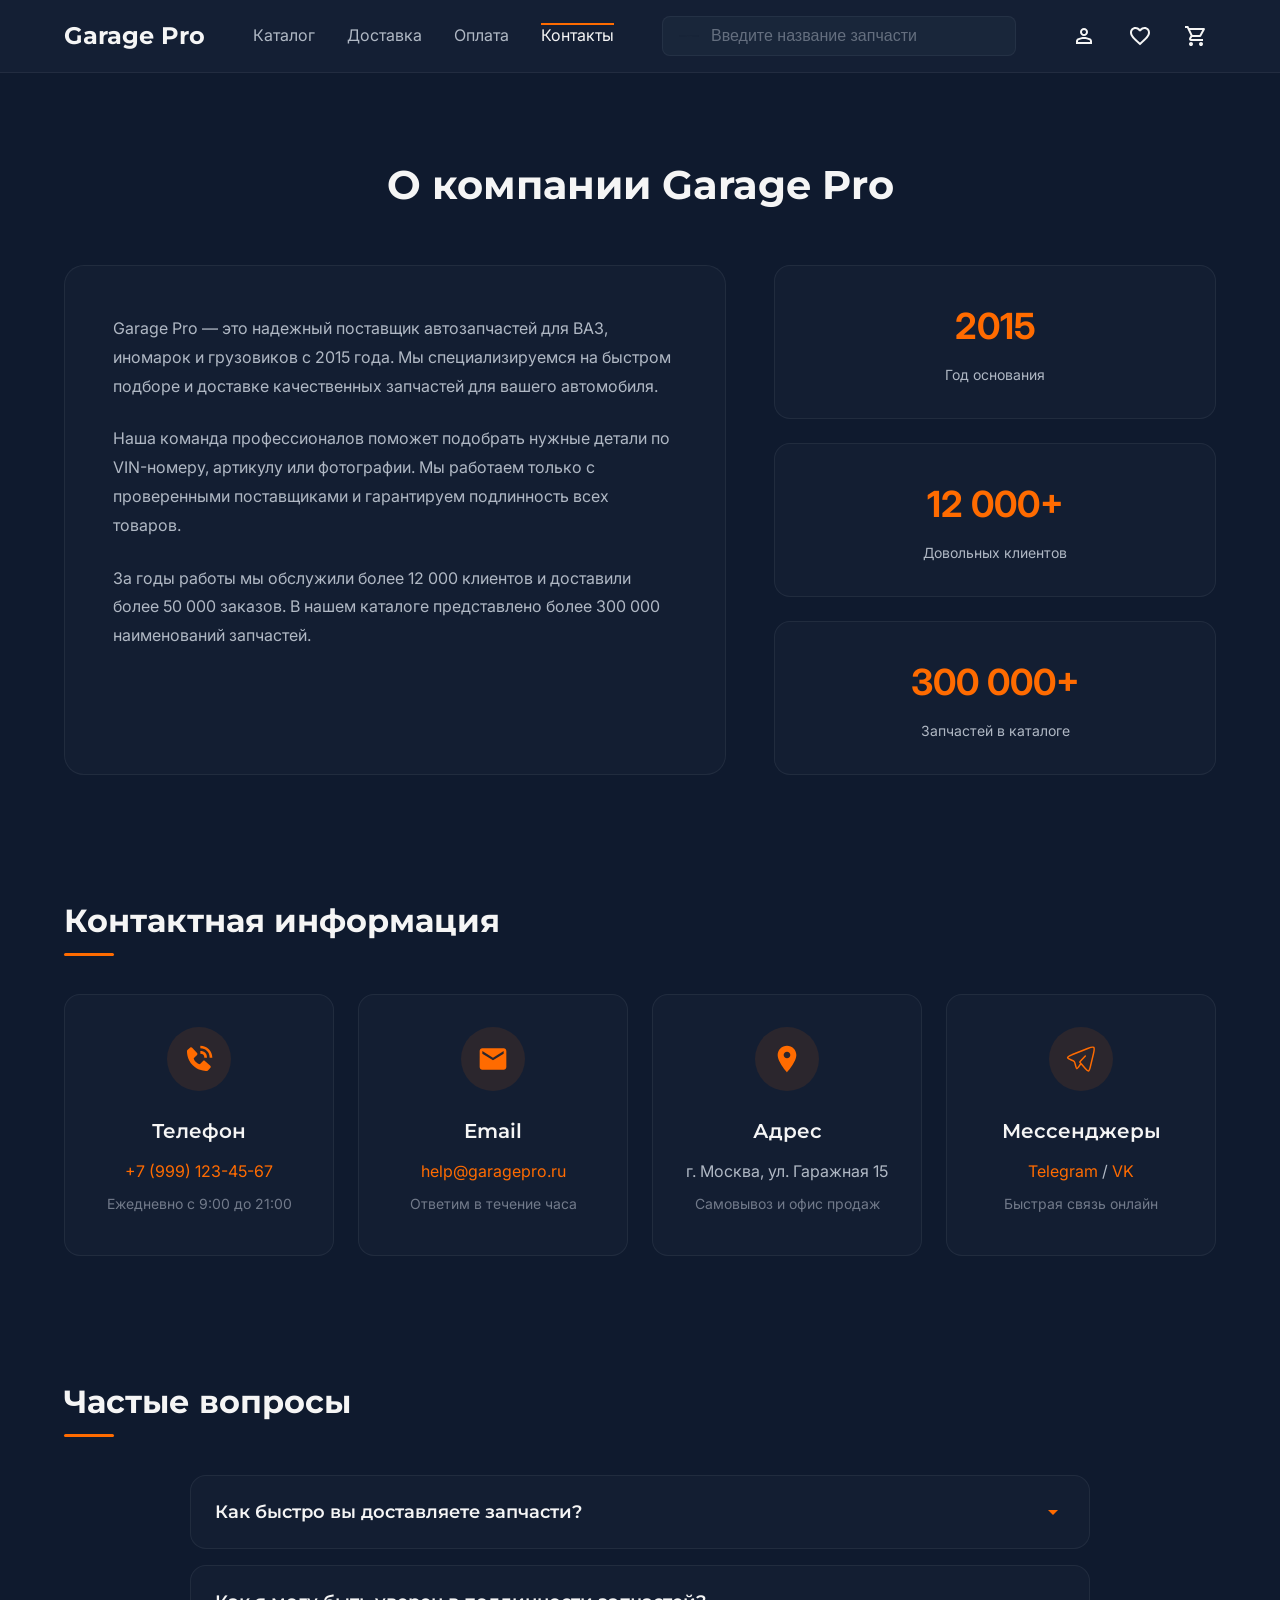
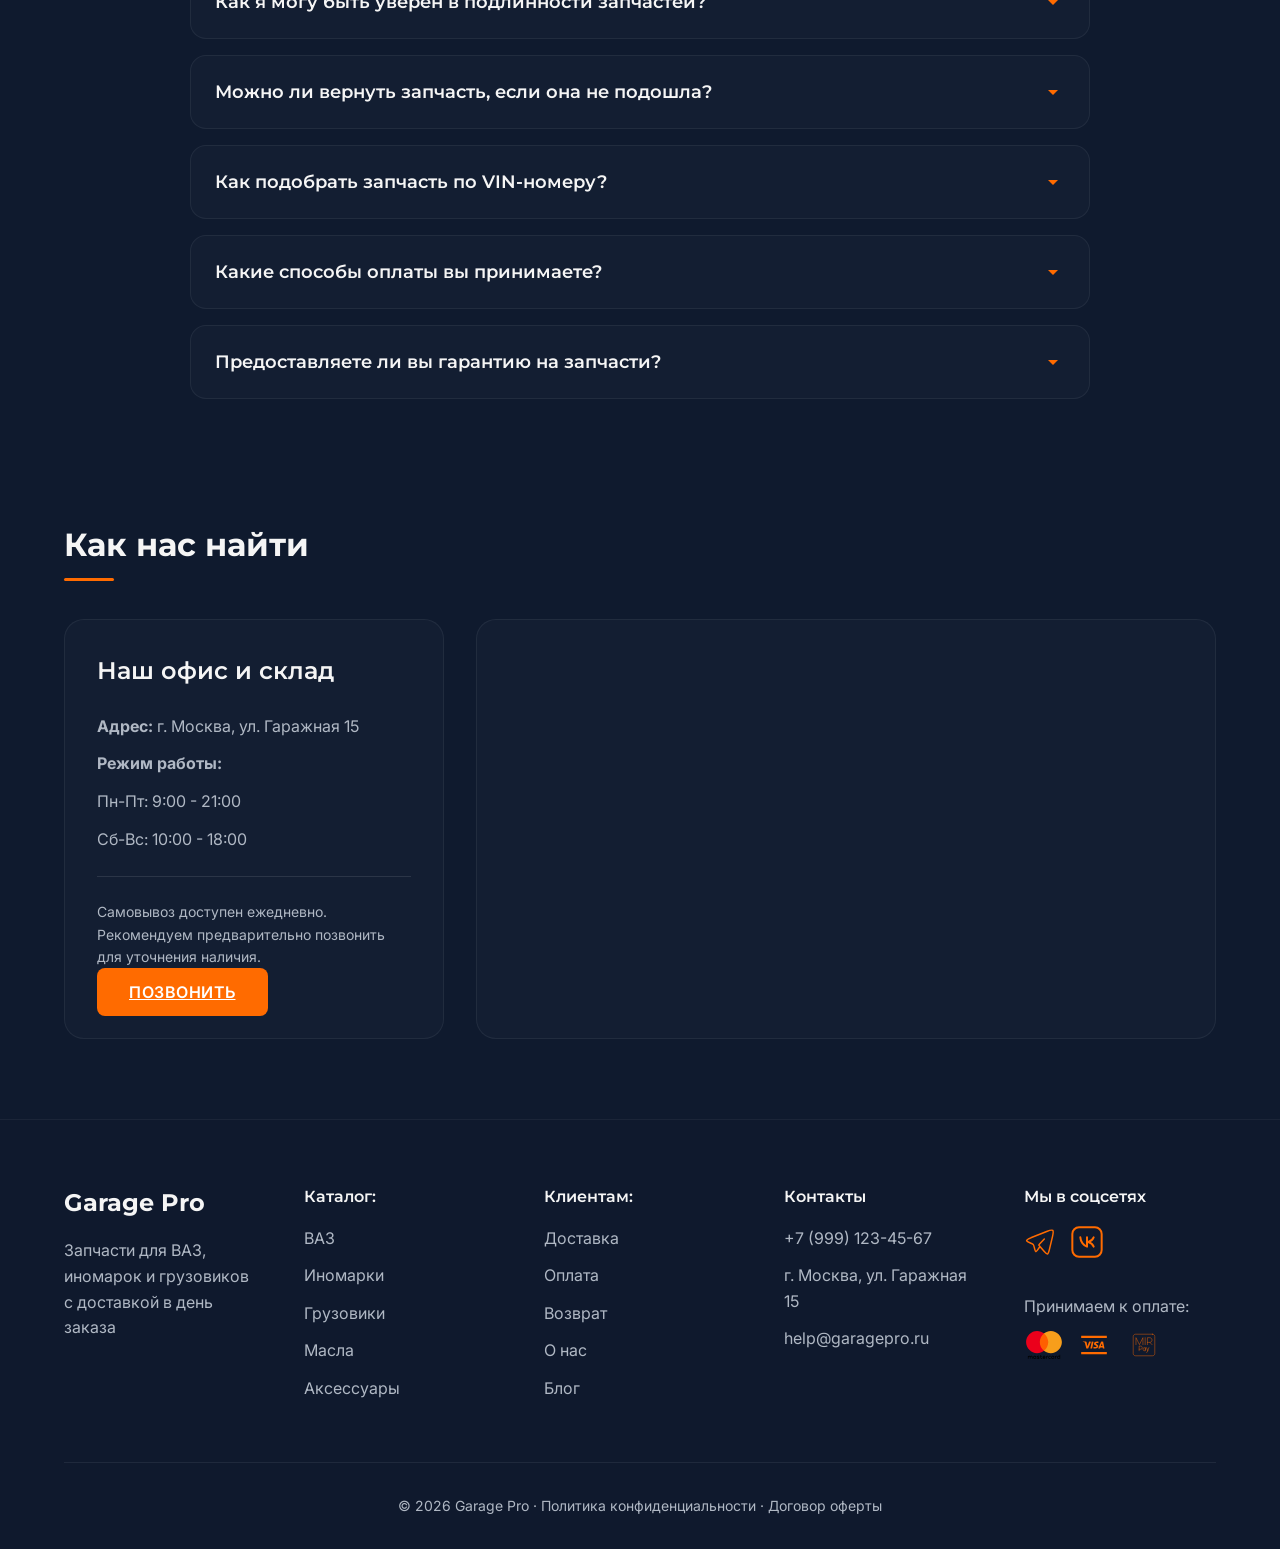
==== contacts.html @ 9da64e5a "Add files via upload" ====
<!DOCTYPE html>
<html lang="ru">
<head>
    <meta charset="UTF-8">
    <meta name="viewport" content="width=device-width, initial-scale=1.0">
    <meta name="description" content="Garage Pro - Контакты и информация о компании">
    <meta property="og:title" content="Контакты - Garage Pro">
    <meta property="og:description" content="Свяжитесь с нами: +7 (999) 123-45-67, help@garagepro.ru">
    <title>Контакты - Garage Pro</title>
    <link rel="icon" type="image/svg+xml" href="favicon.svg">
    <link rel="stylesheet" href="style.css">
    <link rel="preconnect" href="https://fonts.googleapis.com">
    <link rel="preconnect" href="https://fonts.gstatic.com" crossorigin>
    <link href="https://fonts.googleapis.com/css2?family=Montserrat:wght@600;700&family=Inter:wght@400;500;600&display=swap" rel="stylesheet">
</head>
<body>
    <!-- Header -->
    <header class="header">
        <div class="container">
            <div class="header__content">
                <a href="index.html" class="header__logo">Garage Pro</a>
                <nav class="header__nav">
                    <a href="index.html#catalog">Каталог</a>
                    <a href="delivery.html">Доставка</a>
                    <a href="payment.html">Оплата</a>
                    <a href="contacts.html" class="active">Контакты</a>
                </nav>
                <form class="header__search" role="search">
                    <img src="icons/Input Search.svg" alt="" aria-hidden="true" width="20" height="20">
                    <input type="search" placeholder="Введите название запчасти" aria-label="Поиск запчастей">
                </form>
                <div class="header__icons">
                    <button class="icon-btn" aria-label="Профиль">
                        <img src="icons/material-symbols_person-outline.svg" alt="" width="24" height="24">
                    </button>
                    <button class="icon-btn" aria-label="Избранное">
                        <img src="icons/mdi_heart-outline.svg" alt="" width="24" height="24">
                    </button>
                    <button class="icon-btn" aria-label="Корзина">
                        <img src="icons/material-symbols_shopping-cart-outline.svg" alt="" width="24" height="24">
                    </button>
                    <button class="burger-btn" aria-label="Меню" aria-expanded="false">
                        <span></span>
                        <span></span>
                        <span></span>
                    </button>
                </div>
            </div>
        </div>
        <div class="mobile-menu">
            <nav class="mobile-nav">
                <a href="index.html#catalog">Каталог</a>
                <a href="delivery.html">Доставка</a>
                <a href="payment.html">Оплата</a>
                <a href="contacts.html" class="active">Контакты</a>
            </nav>
        </div>
    </header>

    <!-- About Section -->
    <section class="about-section">
        <div class="container">
            <h1 class="page__title">О компании Garage Pro</h1>
            
            <div class="about__content">
                <div class="about__text">
                    <p>Garage Pro — это надежный поставщик автозапчастей для ВАЗ, иномарок и грузовиков с 2015 года. Мы специализируемся на быстром подборе и доставке качественных запчастей для вашего автомобиля.</p>
                    <p>Наша команда профессионалов поможет подобрать нужные детали по VIN-номеру, артикулу или фотографии. Мы работаем только с проверенными поставщиками и гарантируем подлинность всех товаров.</p>
                    <p>За годы работы мы обслужили более 12 000 клиентов и доставили более 50 000 заказов. В нашем каталоге представлено более 300 000 наименований запчастей.</p>
                </div>
                
                <div class="about__stats">
                    <div class="about__stat-card">
                        <div class="stat-card__number">2015</div>
                        <div class="stat-card__label">Год основания</div>
                    </div>
                    <div class="about__stat-card">
                        <div class="stat-card__number">12 000+</div>
                        <div class="stat-card__label">Довольных клиентов</div>
                    </div>
                    <div class="about__stat-card">
                        <div class="stat-card__number">300 000+</div>
                        <div class="stat-card__label">Запчастей в каталоге</div>
                    </div>
                </div>
            </div>
        </div>
    </section>

    <!-- Contact Info Section -->
    <section class="contact-info">
        <div class="container">
            <h2 class="section__title">Контактная информация</h2>
            
            <div class="contact__grid">
                <div class="contact__card">
                    <div class="contact__icon">
                        <svg width="32" height="32" viewBox="0 0 24 24" fill="none" xmlns="http://www.w3.org/2000/svg">
                            <path d="M20 10.999H22C22 5.869 18.127 2 12.99 2V4C17.052 4 20 6.943 20 10.999Z" fill="#FF6B00"/>
                            <path d="M13 7.99999C15.103 7.99999 16 8.89699 16 11H18C18 7.77499 16.225 5.99999 13 5.99999V7.99999ZM16.422 13.443C16.2298 13.2683 15.9773 13.1752 15.7178 13.1832C15.4583 13.1912 15.212 13.2998 15.031 13.486L12.638 15.947C12.062 15.837 10.904 15.476 9.71198 14.287C8.51998 13.094 8.15898 11.933 8.05198 11.361L10.511 8.96699C10.6975 8.78612 10.8062 8.53982 10.8142 8.2802C10.8222 8.02059 10.7289 7.76804 10.554 7.57599L6.85898 3.51299C6.68402 3.32035 6.44086 3.2035 6.18113 3.18725C5.9214 3.17101 5.66557 3.25665 5.46798 3.42599L3.29798 5.28699C3.12539 5.46051 3.0222 5.69145 3.00798 5.93599C2.99298 6.18599 2.70698 12.108 7.29898 16.702C11.305 20.707 16.323 21 17.705 21C17.907 21 18.031 20.994 18.064 20.992C18.3085 20.9783 18.5393 20.8747 18.712 20.702L20.572 18.53C20.7415 18.3325 20.8273 18.0768 20.8111 17.817C20.7949 17.5573 20.6781 17.3141 20.485 17.139L16.422 13.443Z" fill="#FF6B00"/>
                        </svg>
                    </div>
                    <h3>Телефон</h3>
                    <p><a href="tel:+79991234567">+7 (999) 123-45-67</a></p>
                    <p class="contact__note">Ежедневно с 9:00 до 21:00</p>
                </div>

                <div class="contact__card">
                    <div class="contact__icon">
                        <svg width="32" height="32" viewBox="0 0 24 24" fill="none" xmlns="http://www.w3.org/2000/svg">
                            <path d="M20 4H4C2.9 4 2.01 4.9 2.01 6L2 18C2 19.1 2.9 20 4 20H20C21.1 20 22 19.1 22 18V6C22 4.9 21.1 4 20 4ZM20 8L12 13L4 8V6L12 11L20 6V8Z" fill="#FF6B00"/>
                        </svg>
                    </div>
                    <h3>Email</h3>
                    <p><a href="mailto:help@garagepro.ru">help@garagepro.ru</a></p>
                    <p class="contact__note">Ответим в течение часа</p>
                </div>

                <div class="contact__card">
                    <div class="contact__icon">
                        <svg width="32" height="32" viewBox="0 0 24 24" fill="none" xmlns="http://www.w3.org/2000/svg">
                            <path d="M12 2C8.13 2 5 5.13 5 9C5 14.25 12 22 12 22C12 22 19 14.25 19 9C19 5.13 15.87 2 12 2ZM12 11.5C10.62 11.5 9.5 10.38 9.5 9C9.5 7.62 10.62 6.5 12 6.5C13.38 6.5 14.5 7.62 14.5 9C14.5 10.38 13.38 11.5 12 11.5Z" fill="#FF6B00"/>
                        </svg>
                    </div>
                    <h3>Адрес</h3>
                    <p>г. Москва, ул. Гаражная 15</p>
                    <p class="contact__note">Самовывоз и офис продаж</p>
                </div>

                <div class="contact__card">
                    <div class="contact__icon">
                        <img src="icons/hugeicons_telegram.svg" alt="" style="width: 32px; height: 32px;">
                    </div>
                    <h3>Мессенджеры</h3>
                    <p><a href="#">Telegram</a> / <a href="#">VK</a></p>
                    <p class="contact__note">Быстрая связь онлайн</p>
                </div>
            </div>
        </div>
    </section>

    <!-- FAQ Section -->
    <section class="faq-section">
        <div class="container">
            <h2 class="section__title">Частые вопросы</h2>
            
            <div class="faq__list">
                <div class="faq__item">
                    <button class="faq__question" type="button">
                        <span>Как быстро вы доставляете запчасти?</span>
                        <svg width="24" height="24" viewBox="0 0 24 24" fill="none" xmlns="http://www.w3.org/2000/svg">
                            <path d="M7 10L12 15L17 10H7Z" fill="currentColor"/>
                        </svg>
                    </button>
                    <div class="faq__answer">
                        <p>Мы доставляем запчасти в день заказа при оформлении до 15:00. Среднее время доставки по Москве — 2-4 часа. В регионы доставка осуществляется транспортными компаниями в течение 2-5 дней.</p>
                    </div>
                </div>

                <div class="faq__item">
                    <button class="faq__question" type="button">
                        <span>Как я могу быть уверен в подлинности запчастей?</span>
                        <svg width="24" height="24" viewBox="0 0 24 24" fill="none" xmlns="http://www.w3.org/2000/svg">
                            <path d="M7 10L12 15L17 10H7Z" fill="currentColor"/>
                        </svg>
                    </button>
                    <div class="faq__answer">
                        <p>Мы работаем только с официальными поставщиками и производителями. Все запчасти имеют сертификаты качества и гарантию. При получении вы можете проверить оригинальность по штрих-коду и голограммам.</p>
                    </div>
                </div>

                <div class="faq__item">
                    <button class="faq__question" type="button">
                        <span>Можно ли вернуть запчасть, если она не подошла?</span>
                        <svg width="24" height="24" viewBox="0 0 24 24" fill="none" xmlns="http://www.w3.org/2000/svg">
                            <path d="M7 10L12 15L17 10H7Z" fill="currentColor"/>
                        </svg>
                    </button>
                    <div class="faq__answer">
                        <p>Да, вы можете вернуть запчасть в течение 14 дней с момента покупки, если она не была в употреблении и сохранена товарная упаковка. Возврат денег осуществляется в течение 3-5 рабочих дней.</p>
                    </div>
                </div>

                <div class="faq__item">
                    <button class="faq__question" type="button">
                        <span>Как подобрать запчасть по VIN-номеру?</span>
                        <svg width="24" height="24" viewBox="0 0 24 24" fill="none" xmlns="http://www.w3.org/2000/svg">
                            <path d="M7 10L12 15L17 10H7Z" fill="currentColor"/>
                        </svg>
                    </button>
                    <div class="faq__answer">
                        <p>Введите VIN-номер вашего автомобиля в поисковую строку на главной странице или позвоните нам. Наши специалисты подберут точные запчасти для вашей модели автомобиля в течение 15 минут.</p>
                    </div>
                </div>

                <div class="faq__item">
                    <button class="faq__question" type="button">
                        <span>Какие способы оплаты вы принимаете?</span>
                        <svg width="24" height="24" viewBox="0 0 24 24" fill="none" xmlns="http://www.w3.org/2000/svg">
                            <path d="M7 10L12 15L17 10H7Z" fill="currentColor"/>
                        </svg>
                    </button>
                    <div class="faq__answer">
                        <p>Мы принимаем оплату банковскими картами (Visa, Mastercard, МИР), наличными при получении, а также через онлайн-банкинг. Все платежи защищены и проходят через безопасное соединение.</p>
                    </div>
                </div>

                <div class="faq__item">
                    <button class="faq__question" type="button">
                        <span>Предоставляете ли вы гарантию на запчасти?</span>
                        <svg width="24" height="24" viewBox="0 0 24 24" fill="none" xmlns="http://www.w3.org/2000/svg">
                            <path d="M7 10L12 15L17 10H7Z" fill="currentColor"/>
                        </svg>
                    </button>
                    <div class="faq__answer">
                        <p>Да, на все запчасти предоставляется гарантия от производителя. Срок гарантии зависит от типа детали и составляет от 6 месяцев до 2 лет. Гарантийный талон выдается при покупке.</p>
                    </div>
                </div>
            </div>
        </div>
    </section>

    <!-- Map Section -->
    <section class="map-section">
        <div class="container">
            <h2 class="section__title">Как нас найти</h2>
            
            <div class="map__wrapper">
                <div class="map__info">
                    <h3>Наш офис и склад</h3>
                    <p><strong>Адрес:</strong> г. Москва, ул. Гаражная 15</p>
                    <p><strong>Режим работы:</strong></p>
                    <p>Пн-Пт: 9:00 - 21:00</p>
                    <p>Сб-Вс: 10:00 - 18:00</p>
                    <p class="map__note">Самовывоз доступен ежедневно. Рекомендуем предварительно позвонить для уточнения наличия.</p>
                    <a href="tel:+79991234567" class="btn btn--primary">ПОЗВОНИТЬ</a>
                </div>
                
                <div class="map__container">
                    <iframe 
                        src="https://yandex.ru/map-widget/v1/?um=constructor%3A64d8a6f8c8e8e8e8e8e8e8e8e8e8e8e8&amp;source=constructor" 
                        width="100%" 
                        height="400" 
                        frameborder="0"
                        style="border-radius: 16px;"
                        title="Карта расположения Garage Pro">
                    </iframe>
                </div>
            </div>
        </div>
    </section>

    <!-- Footer -->
    <footer class="footer">
        <div class="container">
            <div class="footer__content">
                <div class="footer__col">
                    <h3>Garage Pro</h3>
                    <p>Запчасти для ВАЗ, иномарок и грузовиков с доставкой в день заказа</p>
                </div>
                
                <div class="footer__col">
                    <h4>Каталог:</h4>
                    <a href="index.html#catalog">ВАЗ</a>
                    <a href="index.html#catalog">Иномарки</a>
                    <a href="index.html#catalog">Грузовики</a>
                    <a href="index.html#catalog">Масла</a>
                    <a href="index.html#catalog">Аксессуары</a>
                </div>
                
                <div class="footer__col">
                    <h4>Клиентам:</h4>
                    <a href="delivery.html">Доставка</a>
                    <a href="payment.html">Оплата</a>
                    <a href="#">Возврат</a>
                    <a href="contacts.html">О нас</a>
                    <a href="index.html#blog">Блог</a>
                </div>
                
                <div class="footer__col">
                    <h4>Контакты</h4>
                    <p><a href="tel:+79991234567" class="footer__contact">+7 (999) 123-45-67</a></p>
                    <p>г. Москва, ул. Гаражная 15</p>
                    <p><a href="mailto:help@garagepro.ru" class="footer__contact">help@garagepro.ru</a></p>
                </div>
                
                <div class="footer__col">
                    <h4>Мы в соцсетях</h4>
                    <div class="footer__social">
                        <a href="#" aria-label="Telegram">
                            <img src="icons/hugeicons_telegram.svg" alt="">
                        </a>
                        <a href="#" aria-label="VK">
                            <img src="icons/meteor-icons_vk.svg" alt="">
                        </a>
                    </div>
                    <p>Принимаем к оплате:</p>
                    <div class="footer__payment">
                        <img src="icons/logos_mastercard.svg" alt="Mastercard">
                        <img src="icons/ri_visa-fill.svg" alt="Visa">
                        <img src="icons/arcticons_mir-pay.svg" alt="Mir">
                    </div>
                </div>
            </div>
            
            <div class="footer__bottom">
                <p>© 2026 Garage Pro · Политика конфиденциальности · Договор оферты</p>
            </div>
        </div>
    </footer>

    <script src="js/main.js"></script>
</body>
</html>
---- style.css ----
@import url('https://fonts.googleapis.com/css2?family=Montserrat:wght@600;700&family=Inter:wght@400;500;600&display=swap');

/* CSS Variables */
:root {
    --primary: #FF6B00;
    --primary-dark: #E55D00;
    --secondary: #00A3FF;
    --success: #10B981;
    --warning: #F59E0B;
    
    --bg-primary: #0F1A2E;
    --bg-secondary: #162136;
    --bg-card: rgba(22, 33, 54, 0.7);
    
    --text-primary: #F5F5F5;
    --text-secondary: #B0B8C4;
    
    --space-xs: 8px;
    --space-sm: 16px;
    --space-md: 24px;
    --space-lg: 48px;
    --space-xl: 80px;
    
    --radius-sm: 8px;
    --radius-md: 12px;
    --radius-lg: 16px;
    --radius-xl: 20px;
}

* {
    margin: 0;
    padding: 0;
    box-sizing: border-box;
}

body {
    font-family: 'Inter', -apple-system, BlinkMacSystemFont, 'Segoe UI', sans-serif;
    background: var(--bg-primary);
    color: var(--text-primary);
    font-size: 16px;
    line-height: 1.6;
    -webkit-font-smoothing: antialiased;
    overflow-x: hidden;
}

img {
    max-width: 100%;
    height: auto;
    display: block;
}

.container {
    max-width: 1200px;
    margin: 0 auto;
    padding: 0 var(--space-md);
}

/* Header */
.header {
    background: rgba(22, 33, 54, 0.9);
    backdrop-filter: blur(10px);
    padding: var(--space-sm) 0;
    border-bottom: 1px solid rgba(255, 255, 255, 0.06);
    position: sticky;
    top: 0;
    z-index: 100;
}

.header__content {
    display: flex;
    align-items: center;
    gap: var(--space-lg);
}

.header__logo {
    font-family: 'Montserrat', sans-serif;
    font-size: 24px;
    font-weight: 700;
    color: var(--text-primary);
    text-decoration: none;
    transition: color 0.3s;
}

.header__logo:hover {
    color: var(--primary);
}

.header__nav {
    display: flex;
    gap: 32px;
}

.header__nav a {
    font-size: 16px;
    color: var(--text-secondary);
    text-decoration: none;
    transition: color 0.3s;
    position: relative;
}

.header__nav a.active,
.header__nav a:hover {
    color: var(--text-primary);
}

.header__nav a.active::after {
    content: '';
    position: absolute;
    bottom: -var(--space-sm);
    left: 0;
    width: 100%;
    height: 2px;
    background: var(--primary);
}

.header__search {
    flex: 1;
    display: flex;
    align-items: center;
    background: rgba(37, 52, 71, 0.4);
    border-radius: var(--radius-sm);
    padding: 10px var(--space-sm);
    gap: 12px;
    border: 1px solid rgba(255, 255, 255, 0.05);
    transition: all 0.3s;
}

.header__search:focus-within {
    border-color: rgba(255, 107, 0, 0.3);
    background: rgba(37, 52, 71, 0.6);
}

.header__search img {
    opacity: 0.4;
}

.header__search input {
    flex: 1;
    background: transparent;
    border: none;
    color: var(--text-primary);
    font-size: 16px;
    outline: none;
}

.header__search input::placeholder {
    color: rgba(176, 184, 196, 0.5);
}

.header__icons {
    display: flex;
    gap: var(--space-sm);
}

.icon-btn {
    background: none;
    border: none;
    padding: var(--space-xs);
    cursor: pointer;
    border-radius: var(--radius-sm);
    transition: background 0.3s;
}

.icon-btn:hover {
    background: rgba(255, 107, 0, 0.1);
}

.icon-btn img {
    width: 24px;
    height: 24px;
}

/* Mobile Menu */
.burger-btn {
    display: none;
    flex-direction: column;
    gap: 5px;
    background: none;
    border: none;
    padding: var(--space-xs);
    cursor: pointer;
}

.burger-btn span {
    width: 24px;
    height: 2px;
    background: var(--text-primary);
    transition: all 0.3s;
}

.burger-btn.active span:nth-child(1) {
    transform: rotate(45deg) translate(7px, 7px);
}

.burger-btn.active span:nth-child(2) {
    opacity: 0;
}

.burger-btn.active span:nth-child(3) {
    transform: rotate(-45deg) translate(7px, -7px);
}

.mobile-menu {
    display: none;
    position: fixed;
    top: 73px;
    left: 0;
    right: 0;
    bottom: 0;
    background: rgba(15, 26, 46, 0.98);
    backdrop-filter: blur(10px);
    padding: var(--space-md);
    transform: translateX(100%);
    transition: transform 0.3s;
    z-index: 99;
}

.mobile-menu.active {
    transform: translateX(0);
}

.mobile-nav {
    display: flex;
    flex-direction: column;
    gap: var(--space-md);
}

.mobile-nav a {
    font-size: 20px;
    color: var(--text-secondary);
    text-decoration: none;
    padding: var(--space-sm);
    border-radius: var(--radius-sm);
    transition: all 0.3s;
}

.mobile-nav a.active,
.mobile-nav a:hover {
    color: var(--text-primary);
    background: rgba(255, 107, 0, 0.1);
}

/* Hero Section */
.hero {
    padding: 60px var(--space-md) var(--space-xl);
}

.hero__content {
    display: grid;
    grid-template-columns: 1fr 340px;
    gap: 50px;
    align-items: start;
}

.hero__title {
    font-family: 'Montserrat', sans-serif;
    font-size: 40px;
    font-weight: 700;
    line-height: 1.2;
    margin-bottom: var(--space-sm);
}

.hero__subtitle {
    font-size: 16px;
    color: var(--text-secondary);
    margin-bottom: var(--space-md);
}

.hero__search {
    display: flex;
    align-items: center;
    background: rgba(22, 33, 54, 0.6);
    border-radius: var(--radius-sm);
    padding: 4px;
    margin-bottom: var(--space-sm);
    gap: 12px;
    border: 1px solid rgba(255, 255, 255, 0.05);
}

.hero__search:focus-within {
    border-color: rgba(255, 107, 0, 0.3);
}

.hero__search img {
    width: 18px;
    height: 18px;
    margin-left: var(--space-sm);
    opacity: 0.3;
}

.hero__search input {
    flex: 1;
    background: transparent;
    border: none;
    color: var(--text-primary);
    padding: 12px var(--space-xs);
    font-size: 16px;
    outline: none;
}

.hero__search input::placeholder {
    color: rgba(176, 184, 196, 0.5);
}

/* Buttons */
.btn {
    padding: 14px 32px;
    border: none;
    border-radius: var(--radius-sm);
    font-size: 16px;
    font-weight: 600;
    cursor: pointer;
    transition: all 0.3s;
    text-transform: uppercase;
    letter-spacing: 0.5px;
}

.btn--primary {
    background: var(--primary);
    color: #FFFFFF;
}

.btn--primary:hover {
    background: var(--primary-dark);
    transform: translateY(-2px);
}

.btn--secondary {
    background: transparent;
    color: var(--primary);
    border: 2px solid var(--primary);
    width: 100%;
    margin-bottom: var(--space-md);
}

.btn--secondary:hover {
    background: rgba(255, 107, 0, 0.1);
}

.btn--outline {
    background: transparent;
    color: var(--primary);
    border: 2px solid var(--primary);
    display: block;
    margin: var(--space-lg) auto 0;
    min-width: 280px;
}

.btn--outline:hover {
    background: rgba(255, 107, 0, 0.1);
}

.hero__stats {
    display: grid;
    grid-template-columns: repeat(4, 1fr);
    gap: var(--space-sm);
}

.hero__stat {
    background: rgba(45, 85, 135, 0.4);
    padding: var(--space-sm) 12px;
    border-radius: var(--radius-md);
    text-align: center;
    border: 1px solid rgba(0, 163, 255, 0.15);
    transition: all 0.3s;
}

.hero__stat:hover {
    background: rgba(22, 33, 54, 0.9);
    border-color: rgba(255, 107, 0, 0.3);
    transform: translateY(-2px);
}

.stat__number {
    font-size: 24px;
    font-weight: 600;
    margin-bottom: 4px;
}

.stat__label {
    font-size: 12px;
    color: rgba(245, 245, 245, 0.6);
}

.hero__images {
    display: flex;
    flex-direction: column;
    gap: 12px;
}

.hero__images img {
    width: 100%;
    height: 140px;
    object-fit: cover;
    border-radius: var(--radius-md);
    border: 1px solid rgba(255, 255, 255, 0.08);
    transition: transform 0.3s;
}

.hero__images img:hover {
    transform: translateY(-2px);
}

/* Categories */
.categories {
    padding: var(--space-xl) var(--space-md);
}

.section__title {
    font-family: 'Montserrat', sans-serif;
    font-size: 32px;
    font-weight: 700;
    margin-bottom: var(--space-lg);
    position: relative;
    display: inline-block;
}

.section__title::after {
    content: '';
    position: absolute;
    bottom: -10px;
    left: 0;
    width: 50px;
    height: 3px;
    background: var(--primary);
    border-radius: 2px;
}

.categories__grid {
    display: grid;
    grid-template-columns: repeat(5, 1fr);
    gap: var(--space-md);
}

.category__item {
    background: var(--bg-card);
    padding: var(--space-lg) var(--space-md);
    border-radius: var(--radius-xl);
    text-align: center;
    cursor: pointer;
    transition: all 0.3s;
    border: 1px solid rgba(255, 255, 255, 0.06);
    text-decoration: none;
    display: flex;
    flex-direction: column;
    align-items: center;
}

.category__item:hover {
    border-color: rgba(255, 107, 0, 0.3);
    transform: translateY(-4px);
}

.category__item img {
    width: 64px;
    height: 64px;
    margin-bottom: var(--space-md);
    filter: invert(48%) sepia(79%) saturate(2476%) hue-rotate(0deg) brightness(118%);
}

.category__item span {
    font-size: 16px;
    color: var(--text-primary);
    font-family: 'Montserrat', sans-serif;
}

/* Products */
.products {
    padding: var(--space-xl) var(--space-md);
}

.products__grid {
    display: grid;
    grid-template-columns: repeat(4, 1fr);
    gap: 25px;
    margin-bottom: var(--space-md);
}

.product__card {
    background: var(--bg-card);
    border-radius: var(--radius-xl);
    padding: var(--space-md);
    position: relative;
    transition: all 0.3s;
    border: 1px solid rgba(255, 255, 255, 0.06);
    display: flex;
    flex-direction: column;
}

.product__card:hover {
    border-color: rgba(255, 107, 0, 0.3);
    transform: translateY(-4px);
}

.product__badge {
    position: absolute;
    top: var(--space-sm);
    right: var(--space-sm);
    background: var(--primary);
    color: #FFFFFF;
    padding: 6px 12px;
    border-radius: var(--radius-sm);
    font-size: 16px;
    font-weight: 600;
}

.product__card img {
    width: 100%;
    height: 200px;
    object-fit: contain;
    margin-bottom: var(--space-sm);
    background: rgba(255, 255, 255, 0.03);
    border: 1px solid rgba(255, 255, 255, 0.1);
    border-radius: var(--radius-md);
    padding: var(--space-sm);
}

.product__name {
    font-size: 16px;
    font-family: 'Montserrat', sans-serif;
    margin-bottom: var(--space-xs);
    min-height: 48px;
}

.model-number {
    font-weight: 600;
}

.product__article {
    font-size: 14px;
    color: var(--text-secondary);
    margin-bottom: 12px;
}

.product__price {
    font-size: 24px;
    font-weight: 600;
    color: var(--primary);
    margin-bottom: var(--space-sm);
}

.product__card .btn {
    width: 100%;
    margin-top: auto;
}

/* Features */
.features {
    padding: var(--space-xl) var(--space-md);
}

.features__grid {
    display: grid;
    grid-template-columns: repeat(4, 1fr);
    gap: var(--space-lg);
}

.feature__item {
    text-align: center;
}

.feature__item img {
    width: 80px;
    height: 80px;
    margin: 0 auto var(--space-md);
    padding: var(--space-md);
    border: 2px solid var(--primary);
    border-radius: 50%;
    filter: invert(48%) sepia(79%) saturate(2476%) hue-rotate(0deg) brightness(118%);
    transition: transform 0.3s;
}

.feature__item:hover img {
    transform: scale(1.1);
}

.feature__item p {
    font-size: 16px;
    font-family: 'Montserrat', sans-serif;
}

/* Blog */
.blog {
    padding: var(--space-xl) var(--space-md);
}

.blog__grid {
    display: grid;
    grid-template-columns: repeat(3, 1fr);
    gap: 32px;
    margin-bottom: var(--space-md);
}

.blog__card {
    background: var(--bg-card);
    border-radius: var(--radius-xl);
    overflow: hidden;
    transition: all 0.3s;
    border: 1px solid rgba(255, 255, 255, 0.06);
    display: flex;
    flex-direction: column;
}

.blog__card:hover {
    border-color: rgba(255, 107, 0, 0.3);
    transform: translateY(-4px);
}

.blog__card-image {
    position: relative;
}

.blog__category {
    position: absolute;
    top: var(--space-sm);
    left: var(--space-sm);
    background: var(--primary);
    color: #FFFFFF;
    padding: var(--space-xs) var(--space-sm);
    border-radius: var(--radius-sm);
    font-size: 16px;
    font-weight: 600;
    z-index: 1;
}

.blog__card img {
    width: 100%;
    height: 240px;
    object-fit: cover;
}

.blog__card h3 {
    font-family: 'Montserrat', sans-serif;
    font-size: 24px;
    font-weight: 600;
    margin: var(--space-md) var(--space-md) 12px;
}

.blog__card p {
    font-size: 16px;
    color: var(--text-secondary);
    margin: 0 var(--space-md) var(--space-sm);
}

.blog__link {
    display: inline-block;
    color: var(--primary);
    text-decoration: none;
    margin: 0 var(--space-md) var(--space-md);
    font-size: 16px;
    transition: color 0.3s;
}

.blog__link:hover {
    color: var(--primary-dark);
}

/* Footer */
.footer {
    background: rgba(15, 26, 46, 0.8);
    padding: 64px var(--space-md) 32px;
    border-top: 1px solid rgba(255, 255, 255, 0.05);
}

.footer__content {
    display: grid;
    grid-template-columns: repeat(5, 1fr);
    gap: var(--space-lg);
    margin-bottom: var(--space-lg);
}

.footer__col h3 {
    font-family: 'Montserrat', sans-serif;
    font-size: 24px;
    font-weight: 700;
    margin-bottom: var(--space-sm);
}

.footer__col h4 {
    font-size: 16px;
    font-weight: 600;
    margin-bottom: var(--space-sm);
    font-family: 'Montserrat', sans-serif;
}

.footer__col p {
    font-size: 16px;
    color: var(--text-secondary);
    margin-bottom: 12px;
}

.footer__col a {
    display: block;
    color: var(--text-secondary);
    text-decoration: none;
    margin-bottom: 12px;
    font-size: 16px;
    transition: color 0.3s;
}

.footer__col a:hover {
    color: var(--primary);
}

.footer__social {
    display: flex;
    gap: 15px;
    margin-bottom: var(--space-md);
}

.footer__social img {
    width: 32px;
    height: 32px;
    cursor: pointer;
    transition: opacity 0.3s;
}

.footer__social img:hover {
    opacity: 0.7;
}

.footer__contact {
    color: var(--text-secondary);
    text-decoration: none;
    transition: color 0.3s;
}

.footer__contact:hover {
    color: var(--primary);
}

.footer__payment {
    display: flex;
    gap: 10px;
    flex-wrap: wrap;
}

.footer__payment img {
    width: 40px;
    height: 28px;
}

.footer__bottom {
    text-align: center;
    padding-top: 32px;
    border-top: 1px solid rgba(176, 184, 196, 0.1);
}

.footer__bottom p {
    font-size: 14px;
    color: var(--text-secondary);
}

/* Payment Page */
.payment-page {
    padding: var(--space-xl) var(--space-md);
    min-height: calc(100vh - 400px);
}

.page__title {
    font-family: 'Montserrat', sans-serif;
    font-size: 40px;
    font-weight: 700;
    margin-bottom: var(--space-lg);
    text-align: center;
}

.payment__content {
    display: grid;
    grid-template-columns: 380px 1fr;
    gap: var(--space-lg);
    max-width: 1200px;
    margin: 0 auto;
}

.payment__summary {
    background: var(--bg-card);
    border-radius: var(--radius-xl);
    padding: 32px;
    border: 1px solid rgba(255, 255, 255, 0.06);
    height: fit-content;
    position: sticky;
    top: 100px;
}

.payment__summary h2 {
    font-family: 'Montserrat', sans-serif;
    font-size: 24px;
    font-weight: 600;
    margin-bottom: var(--space-md);
}

.summary__items {
    display: flex;
    flex-direction: column;
    gap: var(--space-sm);
}

.summary__item {
    display: flex;
    justify-content: space-between;
    font-size: 16px;
    color: var(--text-secondary);
}

.summary__item span:last-child {
    font-weight: 600;
    color: var(--text-primary);
}

.summary__divider {
    height: 1px;
    background: rgba(255, 255, 255, 0.1);
    margin: var(--space-xs) 0;
}

.summary__total {
    font-size: 20px;
    font-weight: 600;
    color: var(--text-primary);
}

.summary__total span:last-child {
    font-size: 28px;
    color: var(--primary);
}

.payment__form {
    background: var(--bg-card);
    border-radius: var(--radius-xl);
    padding: var(--space-lg);
    border: 1px solid rgba(255, 255, 255, 0.06);
}

.payment__form h2 {
    font-family: 'Montserrat', sans-serif;
    font-size: 24px;
    font-weight: 600;
    margin-bottom: var(--space-md);
    margin-top: 32px;
}

.payment__form h2:first-child {
    margin-top: 0;
}

.form__group {
    margin-bottom: var(--space-md);
}

.form__group label {
    display: block;
    font-size: 14px;
    font-weight: 500;
    margin-bottom: var(--space-xs);
}

.form__group input[type="text"],
.form__group input[type="email"],
.form__group input[type="tel"] {
    width: 100%;
    background: rgba(37, 52, 71, 0.4);
    border: 1px solid rgba(255, 255, 255, 0.05);
    border-radius: var(--radius-sm);
    padding: 14px var(--space-sm);
    font-size: 16px;
    color: var(--text-primary);
    transition: all 0.3s;
}

.form__group input:focus {
    outline: none;
    border-color: rgba(255, 107, 0, 0.3);
    background: rgba(37, 52, 71, 0.6);
}

.form__group input::placeholder {
    color: rgba(176, 184, 196, 0.5);
}

.form__row {
    display: grid;
    grid-template-columns: 1fr 1fr;
    gap: var(--space-md);
}

.payment__methods {
    display: flex;
    flex-direction: column;
    gap: var(--space-sm);
    margin-bottom: 32px;
}

.payment__method {
    position: relative;
    cursor: pointer;
}

.payment__method input[type="radio"] {
    position: absolute;
    opacity: 0;
}

.method__content {
    background: rgba(37, 52, 71, 0.4);
    border: 2px solid rgba(255, 255, 255, 0.05);
    border-radius: var(--radius-md);
    padding: var(--space-md);
    display: flex;
    align-items: center;
    gap: var(--space-sm);
    transition: all 0.3s;
}

.payment__method input[type="radio"]:checked + .method__content {
    border-color: var(--primary);
    background: rgba(255, 107, 0, 0.05);
}

.method__icons {
    display: flex;
    gap: var(--space-xs);
}

.method__icons img {
    height: 24px;
}

.form__checkbox label {
    display: flex;
    gap: 12px;
    cursor: pointer;
}

.form__checkbox input[type="checkbox"] {
    width: 20px;
    height: 20px;
    cursor: pointer;
    accent-color: var(--primary);
}

.form__checkbox span {
    font-size: 14px;
    color: var(--text-secondary);
}

.form__checkbox a {
    color: var(--primary);
    text-decoration: none;
}

.btn--large {
    width: 100%;
    padding: 18px 32px;
    font-size: 18px;
    margin-top: var(--space-sm);
}

/* Contacts Page */
.about-section {
    padding: var(--space-xl) var(--space-md) 60px;
}

.about__content {
    display: grid;
    grid-template-columns: 1.5fr 1fr;
    gap: var(--space-lg);
    max-width: 1200px;
    margin: 0 auto;
}

.about__text {
    background: var(--bg-card);
    border-radius: var(--radius-xl);
    padding: var(--space-lg);
    border: 1px solid rgba(255, 255, 255, 0.06);
}

.about__text p {
    font-size: 16px;
    line-height: 1.8;
    color: var(--text-secondary);
    margin-bottom: var(--space-md);
}

.about__stats {
    display: flex;
    flex-direction: column;
    gap: var(--space-md);
}

.about__stat-card {
    background: var(--bg-card);
    border-radius: var(--radius-lg);
    padding: 32px;
    border: 1px solid rgba(255, 255, 255, 0.06);
    text-align: center;
    transition: all 0.3s;
}

.about__stat-card:hover {
    transform: translateY(-2px);
    border-color: rgba(255, 107, 0, 0.3);
}

.stat-card__number {
    font-size: 36px;
    font-weight: 700;
    color: var(--primary);
    margin-bottom: var(--space-xs);
}

.stat-card__label {
    font-size: 14px;
    color: var(--text-secondary);
}

.contact-info {
    padding: 60px var(--space-md);
}

.contact__grid {
    display: grid;
    grid-template-columns: repeat(4, 1fr);
    gap: var(--space-md);
}

.contact__card {
    background: var(--bg-card);
    border-radius: var(--radius-lg);
    padding: 32px var(--space-md);
    border: 1px solid rgba(255, 255, 255, 0.06);
    text-align: center;
    transition: all 0.3s;
}

.contact__card:hover {
    transform: translateY(-2px);
    border-color: rgba(255, 107, 0, 0.3);
}

.contact__icon {
    width: 64px;
    height: 64px;
    margin: 0 auto var(--space-md);
    display: flex;
    align-items: center;
    justify-content: center;
    background: rgba(255, 107, 0, 0.1);
    border-radius: 50%;
}

.contact__card h3 {
    font-family: 'Montserrat', sans-serif;
    font-size: 20px;
    font-weight: 600;
    margin-bottom: 12px;
}

.contact__card p {
    font-size: 16px;
    color: var(--text-secondary);
    margin-bottom: var(--space-xs);
}

.contact__card a {
    color: var(--primary);
    text-decoration: none;
}

.contact__note {
    font-size: 14px !important;
    color: rgba(176, 184, 196, 0.6) !important;
}

/* FAQ */
.faq-section {
    padding: 60px var(--space-md);
}

.faq__list {
    max-width: 900px;
    margin: 0 auto;
    display: flex;
    flex-direction: column;
    gap: var(--space-sm);
}

.faq__item {
    background: var(--bg-card);
    border-radius: var(--radius-lg);
    border: 1px solid rgba(255, 255, 255, 0.06);
    overflow: hidden;
    transition: all 0.3s;
}

.faq__item.active {
    border-color: rgba(255, 107, 0, 0.3);
}

.faq__question {
    width: 100%;
    background: none;
    border: none;
    padding: var(--space-md);
    display: flex;
    justify-content: space-between;
    align-items: center;
    cursor: pointer;
    text-align: left;
}

.faq__question span {
    font-family: 'Montserrat', sans-serif;
    font-size: 18px;
    font-weight: 600;
    color: var(--text-primary);
    flex: 1;
}

.faq__question svg {
    width: 24px;
    height: 24px;
    color: var(--primary);
    transition: transform 0.3s;
    margin-left: var(--space-sm);
}

.faq__item.active .faq__question svg {
    transform: rotate(180deg);
}

.faq__answer {
    max-height: 0;
    overflow: hidden;
    transition: max-height 0.3s, padding 0.3s;
    padding: 0 var(--space-md);
}

.faq__item.active .faq__answer {
    max-height: 500px;
    padding: 0 var(--space-md) var(--space-md);
}

.faq__answer p {
    font-size: 16px;
    line-height: 1.6;
    color: var(--text-secondary);
}

.map-section {
    padding: 60px var(--space-md) var(--space-xl);
}

.map__wrapper {
    display: grid;
    grid-template-columns: 380px 1fr;
    gap: 32px;
}

.map__info {
    background: var(--bg-card);
    border-radius: var(--radius-xl);
    padding: 32px;
    border: 1px solid rgba(255, 255, 255, 0.06);
    height: fit-content;
}

.map__info h3 {
    font-family: 'Montserrat', sans-serif;
    font-size: 24px;
    font-weight: 600;
    margin-bottom: var(--space-md);
}

.map__info p {
    font-size: 16px;
    color: var(--text-secondary);
    margin-bottom: 12px;
}

.map__note {
    margin-top: var(--space-md);
    padding-top: var(--space-md);
    border-top: 1px solid rgba(255, 255, 255, 0.1);
    font-size: 14px !important;
}

.map__info .btn {
    margin-top: var(--space-md);
    width: 100%;
}

.map__container {
    background: var(--bg-card);
    border-radius: var(--radius-xl);
    padding: var(--space-xs);
    border: 1px solid rgba(255, 255, 255, 0.06);
    overflow: hidden;
}

.map__container iframe {
    display: block;
    width: 100%;
    border-radius: var(--radius-lg);
}

/* Responsive */
@media (max-width: 1024px) {
    .header__content {
        flex-wrap: wrap;
        gap: var(--space-md);
    }
    
    .header__search {
        order: 3;
        width: 100%;
    }
    
    .hero__content {
        grid-template-columns: 1fr;
    }
    
    .hero__stats {
        grid-template-columns: repeat(2, 1fr);
    }
    
    .categories__grid {
        grid-template-columns: repeat(3, 1fr);
    }
    
    .products__grid {
        grid-template-columns: repeat(3, 1fr);
    }
    
    .features__grid {
        grid-template-columns: repeat(2, 1fr);
    }
    
    .blog__grid {
        grid-template-columns: repeat(2, 1fr);
    }
    
    .footer__content {
        grid-template-columns: repeat(3, 1fr);
    }
    
    .payment__content {
        grid-template-columns: 1fr;
    }
    
    .payment__summary {
        position: static;
        order: 2;
    }
    
    .payment__form {
        order: 1;
    }
    
    .about__content {
        grid-template-columns: 1fr;
    }
    
    .about__stats {
        flex-direction: row;
    }
    
    .contact__grid {
        grid-template-columns: repeat(2, 1fr);
    }
    
    .map__wrapper {
        grid-template-columns: 1fr;
    }
    
    .delivery-methods__grid {
        grid-template-columns: 1fr;
    }
    
    .process-steps {
        grid-template-columns: repeat(2, 1fr);
    }
    
    .process-step::after {
        display: none;
    }
    
    .zones-grid {
        grid-template-columns: 1fr;
    }
}

@media (max-width: 768px) {
    .header__nav {
        display: none;
    }
    
    .burger-btn {
        display: flex;
    }
    
    .mobile-menu {
        display: block;
    }
    
    .hero {
        padding: var(--space-lg) var(--space-md) 60px;
    }
    
    .hero__title {
        font-size: 32px;
    }
    
    .hero__stats {
        grid-template-columns: repeat(2, 1fr);
    }
    
    .categories__grid {
        grid-template-columns: repeat(2, 1fr);
    }
    
    .products__grid {
        grid-template-columns: repeat(2, 1fr);
    }
    
    .blog__grid {
        grid-template-columns: 1fr;
    }
    
    .footer__content {
        grid-template-columns: repeat(2, 1fr);
    }
    
    .form__row {
        grid-template-columns: 1fr;
    }
    
    .about__stats {
        flex-direction: column;
    }
    
    .contact__grid {
        grid-template-columns: 1fr;
    }
    
    .delivery-hero__subtitle {
        font-size: 16px;
    }
    
    .process-steps {
        grid-template-columns: 1fr;
    }
    
    .cta-box {
        padding: var(--space-lg) var(--space-md);
    }
    
    .cta-box__title {
        font-size: 24px;
    }
    
    .cta-box__desc {
        font-size: 16px;
    }
}

@media (max-width: 480px) {
    .container {
        padding: 0 var(--space-sm);
    }
    
    .header__logo {
        font-size: 20px;
    }
    
    .header__icons {
        gap: 12px;
    }
    
    .icon-btn img {
        width: 20px;
        height: 20px;
    }
    
    .hero {
        padding: 32px var(--space-sm) var(--space-lg);
    }
    
    .hero__title {
        font-size: 28px;
    }
    
    .hero__stats {
        grid-template-columns: 1fr;
    }
    
    .categories,
    .products,
    .features,
    .blog {
        padding: var(--space-lg) var(--space-sm);
    }
    
    .categories__grid {
        grid-template-columns: 1fr;
    }
    
    .products__grid {
        grid-template-columns: 1fr;
    }
    
    .section__title {
        font-size: 24px;
        margin-bottom: var(--space-md);
    }
    
    .features__grid {
        grid-template-columns: 1fr;
    }
    
    .footer {
        padding: var(--space-lg) var(--space-sm) var(--space-md);
    }
    
    .footer__content {
        grid-template-columns: 1fr;
        gap: 32px;
    }
    
    .btn {
        padding: 12px var(--space-md);
        font-size: 14px;
    }
    
    .btn--outline {
        min-width: 100%;
    }
    
    .page__title {
        font-size: 28px;
    }
    
    .payment__summary,
    .payment__form {
        padding: var(--space-md);
    }
    
    .delivery-hero {
        padding: var(--space-lg) var(--space-sm);
    }
    
    .delivery-methods,
    .delivery-process,
    .delivery-zones,
    .delivery-faq,
    .delivery-cta {
        padding: var(--space-lg) var(--space-sm);
    }
    
    .delivery-card {
        padding: var(--space-md);
    }
    
    .process-step__number {
        width: 60px;
        height: 60px;
        font-size: 24px;
    }
    
    .zone-card__price {
        font-size: 28px;
    }
    
    .cta-box__actions {
        flex-direction: column;
    }
    
    .cta-box__actions .btn {
        width: 100%;
    }
    
    .product-detail__grid {
        grid-template-columns: 1fr;
        gap: var(--space-lg);
    }
    
    .product-images__main {
        min-height: 300px;
    }
    
    .product-info__title {
        font-size: 24px;
    }
    
    .product-info__price {
        font-size: 32px;
    }
}

/* Delivery Page */
.delivery-hero {
    padding: 60px var(--space-md) var(--space-lg);
    text-align: center;
}

.delivery-hero__subtitle {
    font-size: 18px;
    color: var(--text-secondary);
    max-width: 700px;
    margin: var(--space-md) auto 0;
}

.delivery-methods {
    padding: var(--space-lg) var(--space-md);
}

.delivery-methods__grid {
    display: grid;
    grid-template-columns: repeat(3, 1fr);
    gap: var(--space-md);
}

.delivery-card {
    background: var(--bg-card);
    border-radius: var(--radius-xl);
    padding: var(--space-lg);
    border: 1px solid rgba(255, 255, 255, 0.06);
    transition: all 0.3s;
    position: relative;
}

.delivery-card:hover {
    border-color: rgba(255, 107, 0, 0.3);
    transform: translateY(-4px);
}

.delivery-card--highlight {
    border-color: rgba(255, 107, 0, 0.3);
    background: linear-gradient(135deg, rgba(255, 107, 0, 0.05) 0%, var(--bg-card) 100%);
}

.delivery-card__badge {
    position: absolute;
    top: var(--space-md);
    right: var(--space-md);
    background: var(--primary);
    color: #FFFFFF;
    padding: 6px 12px;
    border-radius: var(--radius-sm);
    font-size: 14px;
    font-weight: 600;
}

.delivery-card__icon {
    width: 80px;
    height: 80px;
    margin: 0 auto var(--space-md);
    display: flex;
    align-items: center;
    justify-content: center;
    background: rgba(255, 107, 0, 0.1);
    border-radius: 50%;
    color: var(--primary);
}

.delivery-card__icon img {
    filter: invert(48%) sepia(79%) saturate(2476%) hue-rotate(0deg) brightness(118%);
}

.delivery-card__title {
    font-family: 'Montserrat', sans-serif;
    font-size: 24px;
    font-weight: 700;
    margin-bottom: 12px;
    text-align: center;
}

.delivery-card__desc {
    font-size: 16px;
    color: var(--text-secondary);
    text-align: center;
    margin-bottom: var(--space-md);
    line-height: 1.6;
}

.delivery-card__details {
    background: rgba(0, 0, 0, 0.2);
    border-radius: var(--radius-md);
    padding: var(--space-md);
    margin-bottom: var(--space-md);
}

.detail-item {
    display: flex;
    justify-content: space-between;
    padding: 10px 0;
    border-bottom: 1px solid rgba(255, 255, 255, 0.05);
}

.detail-item:last-child {
    border-bottom: none;
}

.detail-label {
    font-size: 14px;
    color: var(--text-secondary);
}

.detail-value {
    font-size: 14px;
    font-weight: 600;
    color: var(--text-primary);
}

.detail-value.highlight {
    color: var(--primary);
}

.delivery-card__note {
    display: flex;
    gap: 12px;
    align-items: flex-start;
    padding: var(--space-sm);
    background: rgba(0, 163, 255, 0.05);
    border-radius: var(--radius-sm);
    border-left: 3px solid var(--secondary);
}

.delivery-card__note svg {
    flex-shrink: 0;
    color: var(--secondary);
    margin-top: 2px;
}

.delivery-card__note span {
    font-size: 14px;
    color: var(--text-secondary);
    line-height: 1.5;
}

/* Delivery Process */
.delivery-process {
    padding: var(--space-xl) var(--space-md);
}

.process-steps {
    display: grid;
    grid-template-columns: repeat(4, 1fr);
    gap: var(--space-md);
}

.process-step {
    text-align: center;
    position: relative;
}

.process-step::after {
    content: '';
    position: absolute;
    top: 40px;
    right: -12px;
    width: 24px;
    height: 2px;
    background: linear-gradient(90deg, var(--primary), transparent);
}

.process-step:last-child::after {
    display: none;
}

.process-step__number {
    width: 80px;
    height: 80px;
    margin: 0 auto var(--space-md);
    display: flex;
    align-items: center;
    justify-content: center;
    background: linear-gradient(135deg, var(--primary) 0%, var(--primary-dark) 100%);
    border-radius: 50%;
    font-family: 'Montserrat', sans-serif;
    font-size: 32px;
    font-weight: 700;
    color: #FFFFFF;
    box-shadow: 0 4px 16px rgba(255, 107, 0, 0.3);
}

.process-step__title {
    font-family: 'Montserrat', sans-serif;
    font-size: 20px;
    font-weight: 600;
    margin-bottom: 12px;
}

.process-step__desc {
    font-size: 14px;
    color: var(--text-secondary);
    line-height: 1.6;
}

/* Delivery Zones */
.delivery-zones {
    padding: var(--space-xl) var(--space-md);
}

.zones-grid {
    display: grid;
    grid-template-columns: repeat(3, 1fr);
    gap: var(--space-md);
}

.zone-card {
    background: var(--bg-card);
    border-radius: var(--radius-xl);
    padding: var(--space-lg);
    border: 1px solid rgba(255, 255, 255, 0.06);
    text-align: center;
    transition: all 0.3s;
}

.zone-card:hover {
    border-color: rgba(255, 107, 0, 0.3);
    transform: translateY(-4px);
}

.zone-card__title {
    font-family: 'Montserrat', sans-serif;
    font-size: 20px;
    font-weight: 600;
    margin-bottom: var(--space-md);
}

.zone-card__price {
    font-size: 36px;
    font-weight: 700;
    color: var(--primary);
    margin-bottom: var(--space-xs);
}

.zone-card__time {
    font-size: 14px;
    color: var(--text-secondary);
    margin-bottom: var(--space-md);
}

.zone-card__features {
    list-style: none;
    text-align: left;
    padding: var(--space-md);
    background: rgba(0, 0, 0, 0.2);
    border-radius: var(--radius-md);
}

.zone-card__features li {
    font-size: 14px;
    color: var(--text-secondary);
    padding: var(--space-xs) 0;
    padding-left: 24px;
    position: relative;
}

.zone-card__features li::before {
    content: '✓';
    position: absolute;
    left: 0;
    color: var(--primary);
    font-weight: 700;
}

/* Delivery FAQ */
.delivery-faq {
    padding: var(--space-xl) var(--space-md);
}

/* CTA Section */
.delivery-cta {
    padding: var(--space-xl) var(--space-md);
}

.cta-box {
    background: linear-gradient(135deg, rgba(255, 107, 0, 0.1) 0%, var(--bg-card) 100%);
    border-radius: var(--radius-xl);
    padding: 60px var(--space-lg);
    border: 1px solid rgba(255, 107, 0, 0.3);
    text-align: center;
}

.cta-box__title {
    font-family: 'Montserrat', sans-serif;
    font-size: 32px;
    font-weight: 700;
    margin-bottom: var(--space-sm);
}

.cta-box__desc {
    font-size: 18px;
    color: var(--text-secondary);
    margin-bottom: var(--space-lg);
    max-width: 600px;
    margin-left: auto;
    margin-right: auto;
}

.cta-box__actions {
    display: flex;
    gap: var(--space-md);
    justify-content: center;
    flex-wrap: wrap;
}

.cta-box__actions .btn {
    min-width: 200px;
}

/* Product Detail Page */
.breadcrumbs {
    padding: var(--space-md) var(--space-md) 0;
}

.breadcrumb-link {
    display: inline-flex;
    align-items: center;
    gap: var(--space-xs);
    font-size: 14px;
    color: var(--text-secondary);
    text-decoration: none;
    transition: color 0.3s;
}

.breadcrumb-link:hover {
    color: var(--primary);
}

.product-detail {
    padding: var(--space-lg) var(--space-md) var(--space-xl);
}

.product-detail__grid {
    display: grid;
    grid-template-columns: 1fr 1fr;
    gap: 60px;
    max-width: 1200px;
    margin: 0 auto;
}

/* Product Images */
.product-images__main {
    background: rgba(255, 255, 255, 0.03);
    border: 1px solid rgba(255, 255, 255, 0.1);
    border-radius: var(--radius-xl);
    padding: var(--space-lg);
    margin-bottom: var(--space-md);
    display: flex;
    align-items: center;
    justify-content: center;
    min-height: 400px;
}

.product-images__main img {
    max-width: 100%;
    height: auto;
    object-fit: contain;
}

.product-images__thumbs {
    display: grid;
    grid-template-columns: repeat(4, 1fr);
    gap: 12px;
}

.thumb {
    background: rgba(255, 255, 255, 0.03);
    border: 2px solid rgba(255, 255, 255, 0.1);
    border-radius: var(--radius-md);
    padding: var(--space-xs);
    cursor: pointer;
    transition: all 0.3s;
    display: flex;
    align-items: center;
    justify-content: center;
    aspect-ratio: 1;
}

.thumb:hover,
.thumb.active {
    border-color: var(--primary);
}

.thumb img {
    width: 100%;
    height: 100%;
    object-fit: contain;
}

/* Product Info */
.product-info__title {
    font-family: 'Montserrat', sans-serif;
    font-size: 32px;
    font-weight: 700;
    line-height: 1.3;
    margin-bottom: var(--space-md);
}

.product-info__meta {
    display: flex;
    align-items: center;
    gap: var(--space-md);
    margin-bottom: var(--space-md);
    flex-wrap: wrap;
}

.product-info__article {
    font-size: 14px;
    color: var(--text-secondary);
}

.product-info__rating {
    display: flex;
    align-items: center;
    gap: 6px;
    font-size: 14px;
    color: var(--primary);
}

.product-info__rating svg {
    width: 16px;
    height: 16px;
}

.product-info__price-block {
    background: rgba(255, 107, 0, 0.05);
    border: 1px solid rgba(255, 107, 0, 0.2);
    border-radius: var(--radius-lg);
    padding: var(--space-md);
    margin-bottom: var(--space-md);
}

.product-info__price {
    font-size: 40px;
    font-weight: 700;
    color: var(--primary);
    line-height: 1;
    margin-bottom: var(--space-xs);
}

.product-info__old-price {
    font-size: 20px;
    color: var(--text-secondary);
    text-decoration: line-through;
    margin-bottom: var(--space-xs);
}

.product-info__stock {
    font-size: 14px;
    color: var(--success);
}

.product-info__actions {
    display: flex;
    flex-direction: column;
    gap: 12px;
    margin-bottom: var(--space-lg);
}

.product-info__features {
    margin-bottom: var(--space-lg);
}

.feature-toggle {
    width: 100%;
    background: rgba(0, 163, 255, 0.05);
    border: 1px solid rgba(0, 163, 255, 0.2);
    border-radius: var(--radius-md);
    padding: var(--space-sm) var(--space-md);
    display: flex;
    align-items: center;
    gap: 12px;
    cursor: pointer;
    transition: all 0.3s;
    margin-bottom: var(--space-xs);
    color: var(--text-primary);
    font-size: 14px;
}

.feature-toggle:hover {
    background: rgba(0, 163, 255, 0.1);
}

.feature-toggle.active {
    border-color: var(--secondary);
}

.feature-toggle svg:first-child {
    color: var(--secondary);
    flex-shrink: 0;
}

.feature-toggle span {
    flex: 1;
    text-align: left;
}

.feature-toggle .arrow {
    color: var(--secondary);
    transition: transform 0.3s;
    flex-shrink: 0;
}

.feature-toggle.active .arrow {
    transform: rotate(180deg);
}

.feature-content {
    max-height: 0;
    overflow: hidden;
    transition: max-height 0.3s;
    padding: 0 var(--space-md);
}

.feature-content p {
    font-size: 14px;
    color: var(--text-secondary);
    line-height: 1.8;
    margin: var(--space-xs) 0;
}

.product-specs {
    background: var(--bg-card);
    border: 1px solid rgba(255, 255, 255, 0.06);
    border-radius: var(--radius-lg);
    padding: var(--space-md);
}

.product-specs__title {
    font-family: 'Montserrat', sans-serif;
    font-size: 20px;
    font-weight: 600;
    margin-bottom: var(--space-md);
}

.spec-item {
    display: flex;
    justify-content: space-between;
    padding: 12px 0;
    border-bottom: 1px solid rgba(255, 255, 255, 0.05);
}

.spec-item:last-child {
    border-bottom: none;
}

.spec-label {
    font-size: 14px;
    color: var(--text-secondary);
}

.spec-value {
    font-size: 14px;
    font-weight: 600;
    color: var(--text-primary);
    text-align: right;
}

/* Similar Products */
.similar-products {
    padding: var(--space-xl) var(--space-md);
    background: rgba(0, 0, 0, 0.1);
}

/* Product Card Link */
.product__card-link {
    text-decoration: none;
    color: inherit;
    display: flex;
    flex-direction: column;
    flex: 1;
}

.product__card {
    cursor: pointer;
}

.product__card .btn {
    margin-top: auto;
}

/* Smooth Scrolling */
html {
    scroll-behavior: smooth;
}

/* Focus Styles for Accessibility */
a:focus,
button:focus,
input:focus,
textarea:focus,
select:focus {
    outline: 2px solid var(--primary);
    outline-offset: 2px;
}

/* Skip to main content link for accessibility */
.skip-to-main {
    position: absolute;
    left: -9999px;
    z-index: 999;
    padding: 1em;
    background-color: var(--primary);
    color: white;
    text-decoration: none;
}

.skip-to-main:focus {
    left: 50%;
    transform: translateX(-50%);
    top: 0;
}
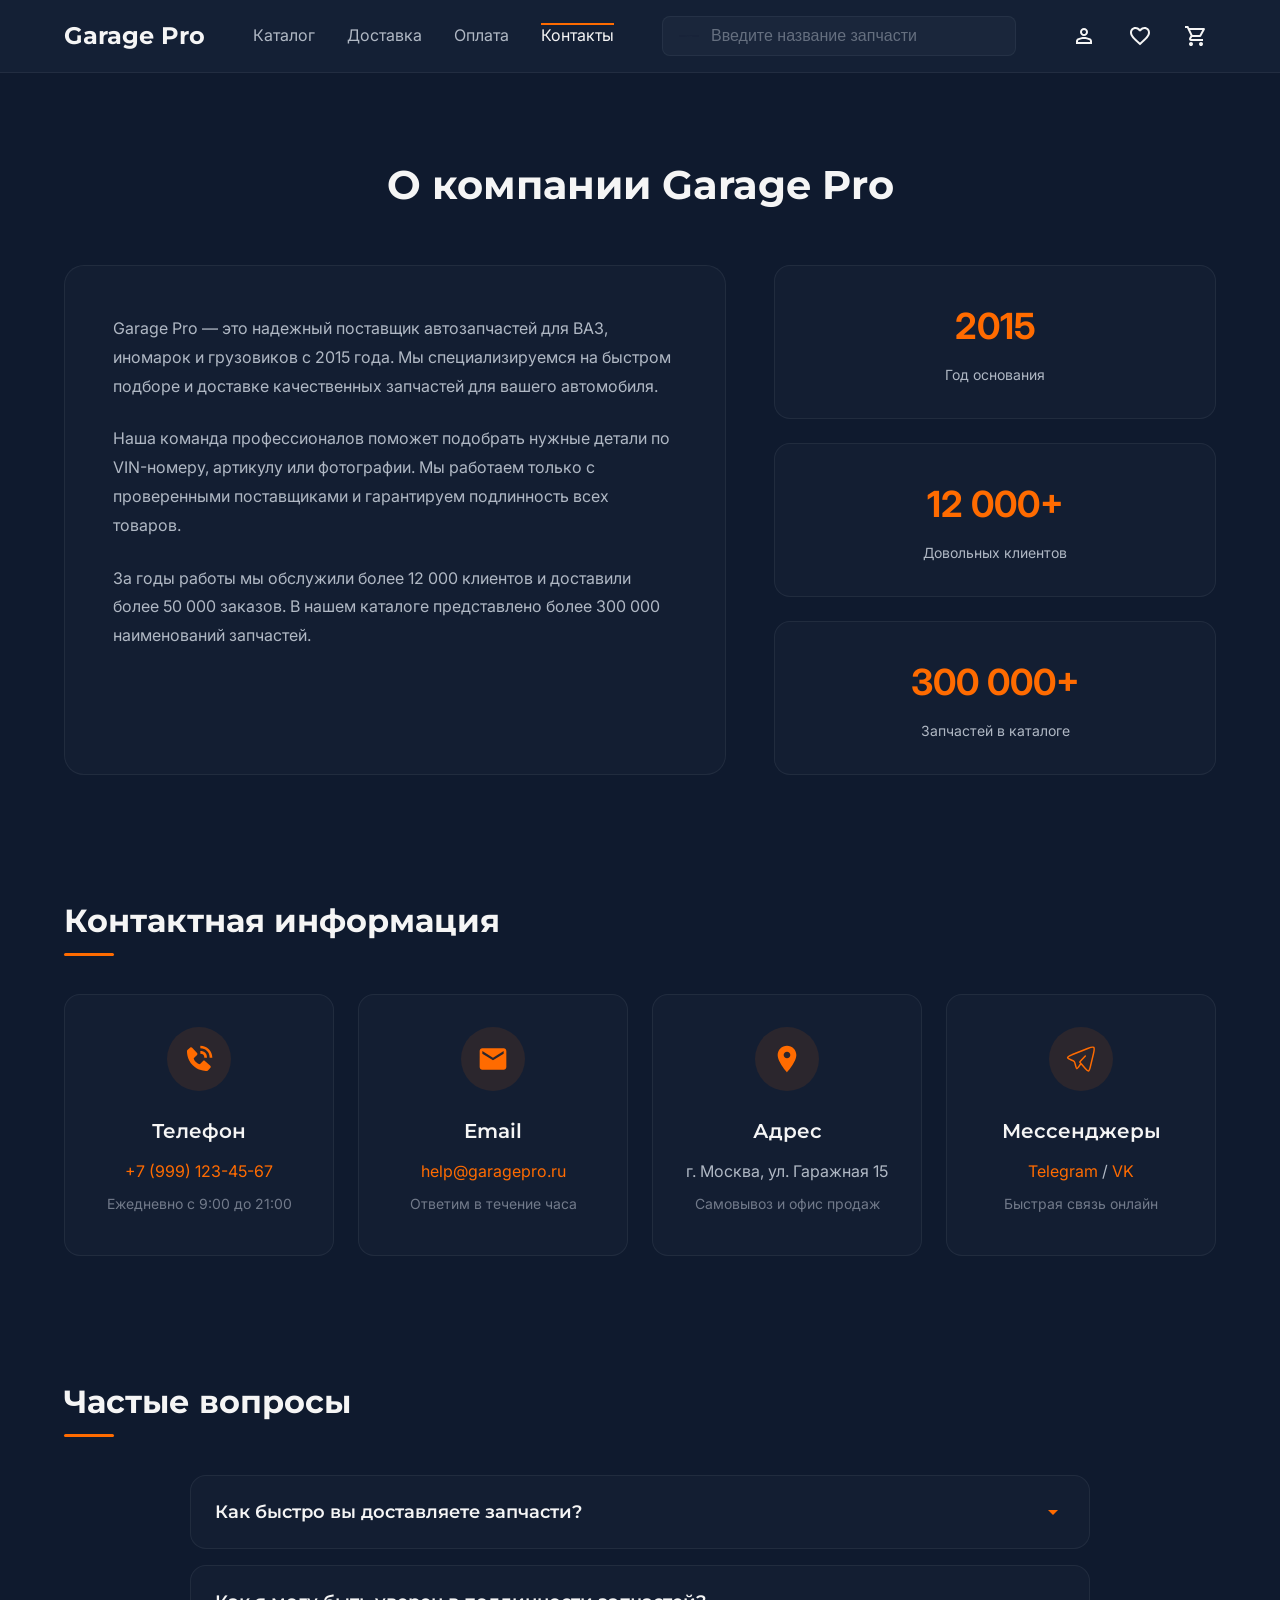
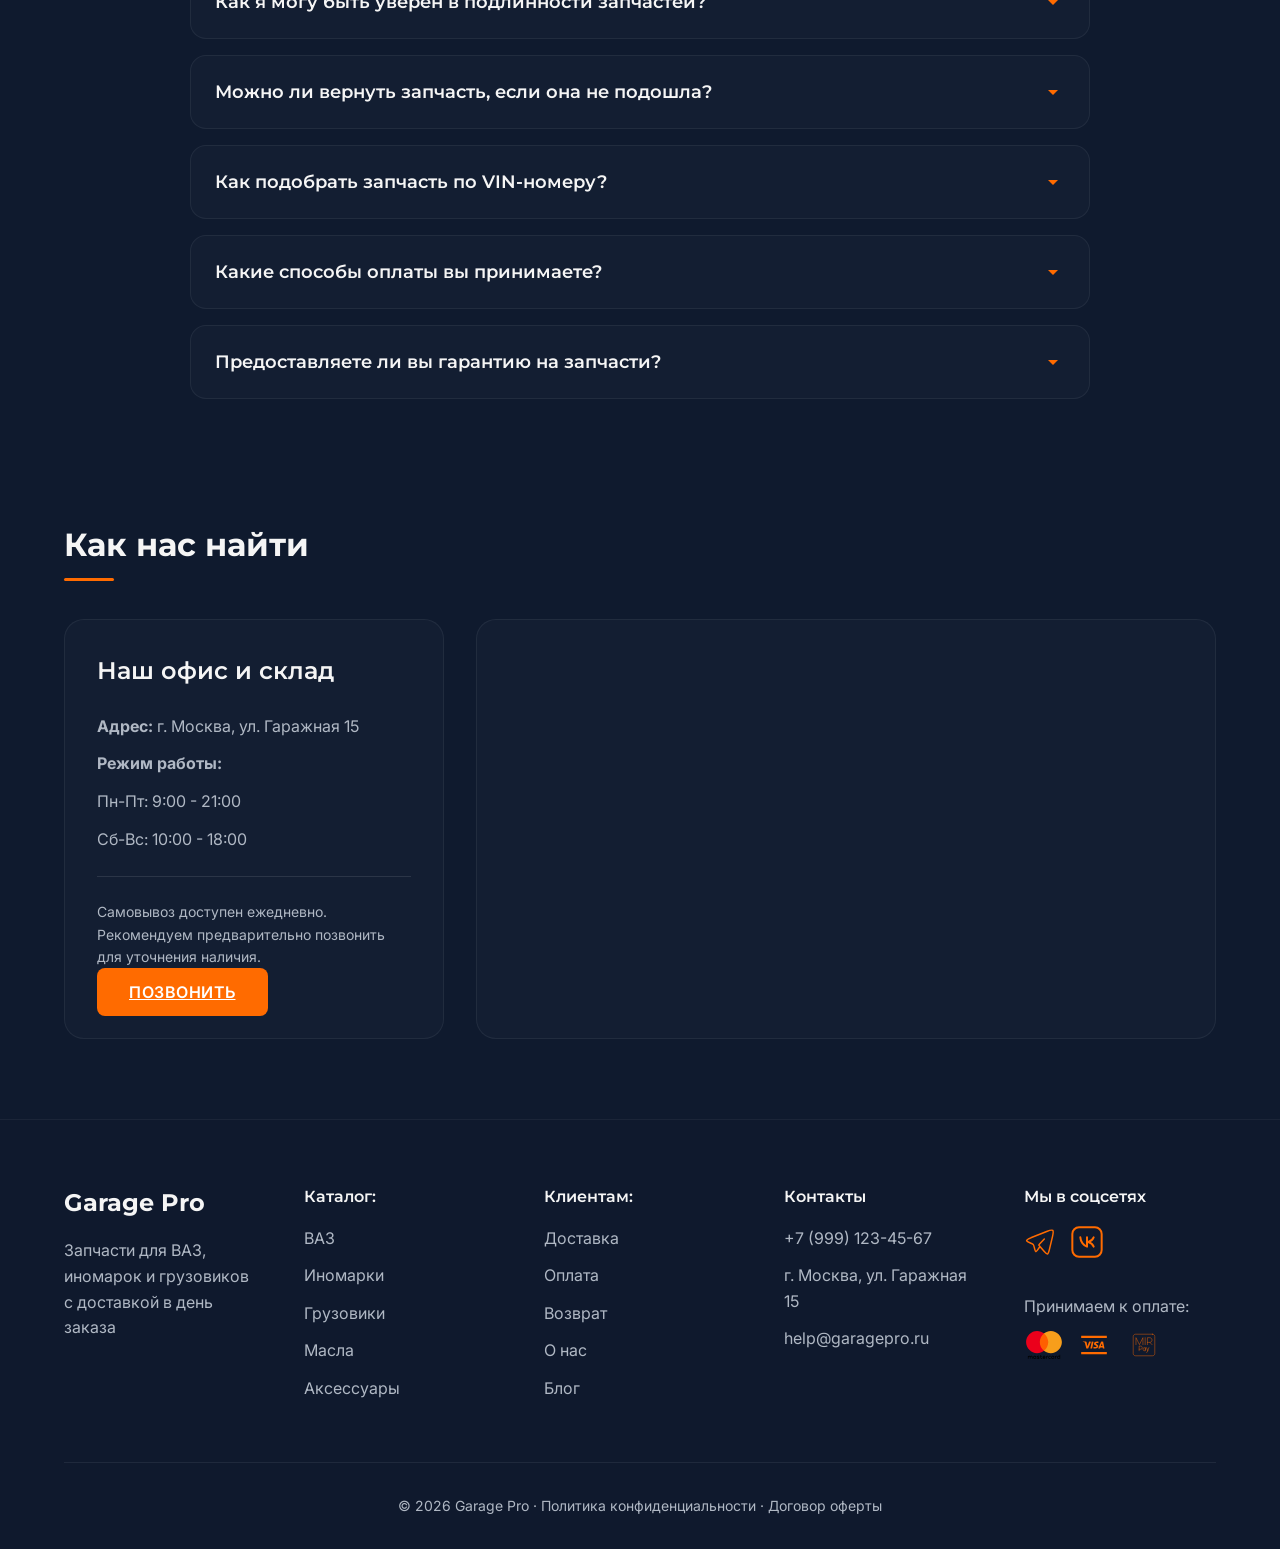
==== commit da8162e8: "Add files via upload" ====
--- a/contacts.html
+++ b/contacts.html
@@ -6,12 +6,18 @@
     <meta name="description" content="Garage Pro - Контакты и информация о компании">
     <meta property="og:title" content="Контакты - Garage Pro">
     <meta property="og:description" content="Свяжитесь с нами: +7 (999) 123-45-67, help@garagepro.ru">
+    <meta name="theme-color" content="#0F1A2E">
     <title>Контакты - Garage Pro</title>
     <link rel="icon" type="image/svg+xml" href="favicon.svg">
-    <link rel="stylesheet" href="style.css">
+    <!-- Critical CSS inline для первого экрана -->
+    <style>:root{--primary:#FF6B00;--bg-primary:#0F1A2E;--bg-card:rgba(22,33,54,.7);--text-primary:#F5F5F5;--text-secondary:#B0B8C4;--space-xs:8px;--space-sm:16px;--space-md:24px;--space-lg:48px;--radius-sm:8px;--radius-md:12px;--radius-xl:20px}*{margin:0;padding:0;box-sizing:border-box}body{font-family:-apple-system,BlinkMacSystemFont,'Segoe UI',sans-serif;background:var(--bg-primary);color:var(--text-primary);line-height:1.6;-webkit-font-smoothing:antialiased;-moz-osx-font-smoothing:grayscale;overflow-x:hidden}img{max-width:100%;height:auto;display:block}.container{max-width:1200px;margin:0 auto;padding:0 var(--space-md)}.header{background:rgba(22,33,54,.95);backdrop-filter:blur(10px);-webkit-backdrop-filter:blur(10px);padding:var(--space-sm) 0;border-bottom:1px solid rgba(255,255,255,.06);position:sticky;top:0;z-index:100}.header__content{display:flex;align-items:center;gap:var(--space-lg)}.header__logo{font-family:'Montserrat',sans-serif;font-size:24px;font-weight:700;color:var(--text-primary);text-decoration:none}.btn{padding:14px 32px;border:none;border-radius:var(--radius-sm);font-size:16px;font-weight:600;cursor:pointer;text-transform:uppercase;letter-spacing:.5px;touch-action:manipulation}.btn--primary{background:var(--primary);color:#FFF}</style>
     <link rel="preconnect" href="https://fonts.googleapis.com">
     <link rel="preconnect" href="https://fonts.gstatic.com" crossorigin>
-    <link href="https://fonts.googleapis.com/css2?family=Montserrat:wght@600;700&family=Inter:wght@400;500;600&display=swap" rel="stylesheet">
+    <link rel="preload" href="style.css" as="style">
+    <link rel="preload" href="https://fonts.googleapis.com/css2?family=Montserrat:wght@600;700&family=Inter:wght@400;500;600&display=swap" as="style">
+    <link href="https://fonts.googleapis.com/css2?family=Montserrat:wght@600;700&family=Inter:wght@400;500;600&display=swap" rel="stylesheet" media="print" onload="this.media='all'">
+    <noscript><link href="https://fonts.googleapis.com/css2?family=Montserrat:wght@600;700&family=Inter:wght@400;500;600&display=swap" rel="stylesheet"></noscript>
+    <link rel="stylesheet" href="style.css">
 </head>
 <body>
     <!-- Header -->
@@ -309,6 +315,6 @@
         </div>
     </footer>
 
-    <script src="js/main.js"></script>
+    <script src="js/main.js" defer></script>
 </body>
 </html>
--- a/style.css
+++ b/style.css
@@ -1,5 +1,3 @@
-@import url('https://fonts.googleapis.com/css2?family=Montserrat:wght@600;700&family=Inter:wght@400;500;600&display=swap');
-
 /* CSS Variables */
 :root {
     --primary: #FF6B00;
@@ -25,6 +23,10 @@
     --radius-md: 12px;
     --radius-lg: 16px;
     --radius-xl: 20px;
+    
+    --transition-fast: 0.2s;
+    --transition-normal: 0.3s;
+    --transition-slow: 0.5s;
 }
 
 * {
@@ -40,13 +42,22 @@
     font-size: 16px;
     line-height: 1.6;
     -webkit-font-smoothing: antialiased;
+    -moz-osx-font-smoothing: grayscale;
     overflow-x: hidden;
+    min-height: 100vh;
 }
 
 img {
     max-width: 100%;
     height: auto;
     display: block;
+    image-rendering: -webkit-optimize-contrast;
+    image-rendering: crisp-edges;
+}
+
+/* Lazy loading optimization */
+img[loading="lazy"] {
+    content-visibility: auto;
 }
 
 .container {
@@ -57,13 +68,15 @@
 
 /* Header */
 .header {
-    background: rgba(22, 33, 54, 0.9);
+    background: rgba(22, 33, 54, 0.95);
     backdrop-filter: blur(10px);
+    -webkit-backdrop-filter: blur(10px);
     padding: var(--space-sm) 0;
     border-bottom: 1px solid rgba(255, 255, 255, 0.06);
     position: sticky;
     top: 0;
     z-index: 100;
+    contain: layout style paint;
 }
 
 .header__content {
@@ -310,9 +323,11 @@
     font-size: 16px;
     font-weight: 600;
     cursor: pointer;
-    transition: all 0.3s;
+    transition: background var(--transition-normal) ease, transform var(--transition-normal) ease;
     text-transform: uppercase;
     letter-spacing: 0.5px;
+    -webkit-tap-highlight-color: transparent;
+    touch-action: manipulation;
 }
 
 .btn--primary {
@@ -438,12 +453,13 @@
     border-radius: var(--radius-xl);
     text-align: center;
     cursor: pointer;
-    transition: all 0.3s;
+    transition: transform var(--transition-normal) ease, border-color var(--transition-normal) ease;
     border: 1px solid rgba(255, 255, 255, 0.06);
     text-decoration: none;
     display: flex;
     flex-direction: column;
     align-items: center;
+    contain: layout style paint;
 }
 
 .category__item:hover {
@@ -481,10 +497,11 @@
     border-radius: var(--radius-xl);
     padding: var(--space-md);
     position: relative;
-    transition: all 0.3s;
+    transition: transform var(--transition-normal) ease, border-color var(--transition-normal) ease;
     border: 1px solid rgba(255, 255, 255, 0.06);
     display: flex;
     flex-direction: column;
+    contain: layout style paint;
 }
 
 .product__card:hover {
@@ -595,10 +612,11 @@
     background: var(--bg-card);
     border-radius: var(--radius-xl);
     overflow: hidden;
-    transition: all 0.3s;
+    transition: transform var(--transition-normal) ease, border-color var(--transition-normal) ease;
     border: 1px solid rgba(255, 255, 255, 0.06);
     display: flex;
     flex-direction: column;
+    contain: layout style paint;
 }
 
 .blog__card:hover {
@@ -1219,6 +1237,11 @@
     
     .hero__content {
         grid-template-columns: 1fr;
+        gap: var(--space-lg);
+    }
+    
+    .hero__images {
+        order: -1;
     }
     
     .hero__stats {
@@ -1231,6 +1254,7 @@
     
     .products__grid {
         grid-template-columns: repeat(3, 1fr);
+        gap: 20px;
     }
     
     .features__grid {
@@ -1243,6 +1267,7 @@
     
     .footer__content {
         grid-template-columns: repeat(3, 1fr);
+        gap: var(--space-lg);
     }
     
     .payment__content {
@@ -1289,6 +1314,10 @@
     .zones-grid {
         grid-template-columns: 1fr;
     }
+    
+    .product-detail__grid {
+        gap: var(--space-lg);
+    }
 }
 
 @media (max-width: 768px) {
@@ -1312,16 +1341,56 @@
         font-size: 32px;
     }
     
+    .hero__subtitle {
+        font-size: 15px;
+    }
+    
     .hero__stats {
         grid-template-columns: repeat(2, 1fr);
+        gap: 12px;
+    }
+    
+    .stat__number {
+        font-size: 20px;
+    }
+    
+    .stat__label {
+        font-size: 12px;
     }
     
     .categories__grid {
         grid-template-columns: repeat(2, 1fr);
+        gap: 16px;
+    }
+    
+    .category__item {
+        padding: var(--space-md);
+    }
+    
+    .category__item img {
+        width: 56px;
+        height: 56px;
     }
     
     .products__grid {
         grid-template-columns: repeat(2, 1fr);
+        gap: 16px;
+    }
+    
+    .product__card {
+        padding: var(--space-sm);
+    }
+    
+    .product__name {
+        font-size: 15px;
+    }
+    
+    .product__price {
+        font-size: 20px;
+    }
+    
+    .section__title {
+        font-size: 28px;
     }
     
     .blog__grid {
@@ -1375,7 +1444,11 @@
     }
     
     .header__icons {
-        gap: 12px;
+        gap: 8px;
+    }
+    
+    .icon-btn {
+        padding: 6px;
     }
     
     .icon-btn img {
@@ -1388,11 +1461,25 @@
     }
     
     .hero__title {
-        font-size: 28px;
+        font-size: 26px;
+        line-height: 1.3;
+    }
+    
+    .hero__subtitle {
+        font-size: 14px;
     }
     
     .hero__stats {
         grid-template-columns: 1fr;
+        gap: 12px;
+    }
+    
+    .stat__number {
+        font-size: 22px;
+    }
+    
+    .stat__label {
+        font-size: 13px;
     }
     
     .categories,
@@ -1404,10 +1491,38 @@
     
     .categories__grid {
         grid-template-columns: 1fr;
+        gap: 12px;
+    }
+    
+    .category__item {
+        padding: var(--space-md);
+        flex-direction: row;
+        text-align: left;
+        gap: var(--space-md);
+    }
+    
+    .category__item img {
+        width: 48px;
+        height: 48px;
+        margin-bottom: 0;
     }
     
     .products__grid {
         grid-template-columns: 1fr;
+        gap: var(--space-md);
+    }
+    
+    .product__card {
+        padding: var(--space-md);
+    }
+    
+    .product__name {
+        font-size: 16px;
+        min-height: auto;
+    }
+    
+    .product__price {
+        font-size: 22px;
     }
     
     .section__title {
@@ -1417,6 +1532,13 @@
     
     .features__grid {
         grid-template-columns: 1fr;
+        gap: var(--space-md);
+    }
+    
+    .feature__item img {
+        width: 64px;
+        height: 64px;
+        padding: var(--space-sm);
     }
     
     .footer {
@@ -1438,7 +1560,8 @@
     }
     
     .page__title {
-        font-size: 28px;
+        font-size: 26px;
+        margin-bottom: var(--space-md);
     }
     
     .payment__summary,
@@ -1446,8 +1569,17 @@
         padding: var(--space-md);
     }
     
+    .payment__summary h2,
+    .payment__form h2 {
+        font-size: 20px;
+    }
+    
     .delivery-hero {
         padding: var(--space-lg) var(--space-sm);
+    }
+    
+    .delivery-hero__subtitle {
+        font-size: 15px;
     }
     
     .delivery-methods,
@@ -1462,7 +1594,100 @@
         padding: var(--space-md);
     }
     
+    .delivery-card__title {
+        font-size: 20px;
+    }
+    
+    .delivery-card__icon {
+        width: 64px;
+        height: 64px;
+    }
+    
     .process-step__number {
+        width: 64px;
+        height: 64px;
+        font-size: 26px;
+    }
+    
+    .process-step__title {
+        font-size: 18px;
+    }
+    
+    .zone-card__price {
+        font-size: 32px;
+    }
+    
+    .cta-box {
+        padding: var(--space-lg) var(--space-md);
+    }
+    
+    .cta-box__title {
+        font-size: 22px;
+    }
+    
+    .cta-box__desc {
+        font-size: 15px;
+    }
+    
+    .cta-box__actions {
+        flex-direction: column;
+        width: 100%;
+    }
+    
+    .cta-box__actions .btn {
+        width: 100%;
+    }
+    
+    .product-detail__grid {
+        grid-template-columns: 1fr;
+        gap: var(--space-lg);
+    }
+    
+    .product-images__main {
+        min-height: 280px;
+        padding: var(--space-md);
+    }
+    
+    .product-info__title {
+        font-size: 22px;
+    }
+    
+    .product-info__price {
+        font-size: 32px;
+    }
+    
+    .contact__grid {
+        gap: var(--space-md);
+    }
+    
+    .contact__card {
+        padding: var(--space-md);
+    }
+    
+    .about-section,
+    .contact-info,
+    .faq-section,
+    .map-section {
+        padding: var(--space-lg) var(--space-sm);
+    }
+    
+    .about__text,
+    .map__info {
+        padding: var(--space-md);
+    }
+    
+    .faq__question span {
+        font-size: 16px;
+    }
+    
+    .blog__card h3 {
+        font-size: 20px;
+    }
+    
+    .blog__card p {
+        font-size: 15px;
+    }
+}s-step__number {
         width: 60px;
         height: 60px;
         font-size: 24px;
@@ -2089,14 +2314,34 @@
     scroll-behavior: smooth;
 }
 
+/* Performance optimizations */
+@media (prefers-reduced-motion: reduce) {
+    *,
+    *::before,
+    *::after {
+        animation-duration: 0.01ms !important;
+        animation-iteration-count: 1 !important;
+        transition-duration: 0.01ms !important;
+        scroll-behavior: auto !important;
+    }
+}
+
 /* Focus Styles for Accessibility */
-a:focus,
-button:focus,
-input:focus,
-textarea:focus,
-select:focus {
+a:focus-visible,
+button:focus-visible,
+input:focus-visible,
+textarea:focus-visible,
+select:focus-visible {
     outline: 2px solid var(--primary);
     outline-offset: 2px;
+    border-radius: 4px;
+}
+
+/* Remove default focus for mouse users */
+a:focus:not(:focus-visible),
+button:focus:not(:focus-visible),
+input:focus:not(:focus-visible) {
+    outline: none;
 }
 
 /* Skip to main content link for accessibility */
--- a/style.css
+++ b/style.css
@@ -1,5 +1,3 @@
-@import url('https://fonts.googleapis.com/css2?family=Montserrat:wght@600;700&family=Inter:wght@400;500;600&display=swap');
-
 /* CSS Variables */
 :root {
     --primary: #FF6B00;
@@ -25,6 +23,10 @@
     --radius-md: 12px;
     --radius-lg: 16px;
     --radius-xl: 20px;
+    
+    --transition-fast: 0.2s;
+    --transition-normal: 0.3s;
+    --transition-slow: 0.5s;
 }
 
 * {
@@ -40,13 +42,22 @@
     font-size: 16px;
     line-height: 1.6;
     -webkit-font-smoothing: antialiased;
+    -moz-osx-font-smoothing: grayscale;
     overflow-x: hidden;
+    min-height: 100vh;
 }
 
 img {
     max-width: 100%;
     height: auto;
     display: block;
+    image-rendering: -webkit-optimize-contrast;
+    image-rendering: crisp-edges;
+}
+
+/* Lazy loading optimization */
+img[loading="lazy"] {
+    content-visibility: auto;
 }
 
 .container {
@@ -57,13 +68,15 @@
 
 /* Header */
 .header {
-    background: rgba(22, 33, 54, 0.9);
+    background: rgba(22, 33, 54, 0.95);
     backdrop-filter: blur(10px);
+    -webkit-backdrop-filter: blur(10px);
     padding: var(--space-sm) 0;
     border-bottom: 1px solid rgba(255, 255, 255, 0.06);
     position: sticky;
     top: 0;
     z-index: 100;
+    contain: layout style paint;
 }
 
 .header__content {
@@ -310,9 +323,11 @@
     font-size: 16px;
     font-weight: 600;
     cursor: pointer;
-    transition: all 0.3s;
+    transition: background var(--transition-normal) ease, transform var(--transition-normal) ease;
     text-transform: uppercase;
     letter-spacing: 0.5px;
+    -webkit-tap-highlight-color: transparent;
+    touch-action: manipulation;
 }
 
 .btn--primary {
@@ -438,12 +453,13 @@
     border-radius: var(--radius-xl);
     text-align: center;
     cursor: pointer;
-    transition: all 0.3s;
+    transition: transform var(--transition-normal) ease, border-color var(--transition-normal) ease;
     border: 1px solid rgba(255, 255, 255, 0.06);
     text-decoration: none;
     display: flex;
     flex-direction: column;
     align-items: center;
+    contain: layout style paint;
 }
 
 .category__item:hover {
@@ -481,10 +497,11 @@
     border-radius: var(--radius-xl);
     padding: var(--space-md);
     position: relative;
-    transition: all 0.3s;
+    transition: transform var(--transition-normal) ease, border-color var(--transition-normal) ease;
     border: 1px solid rgba(255, 255, 255, 0.06);
     display: flex;
     flex-direction: column;
+    contain: layout style paint;
 }
 
 .product__card:hover {
@@ -595,10 +612,11 @@
     background: var(--bg-card);
     border-radius: var(--radius-xl);
     overflow: hidden;
-    transition: all 0.3s;
+    transition: transform var(--transition-normal) ease, border-color var(--transition-normal) ease;
     border: 1px solid rgba(255, 255, 255, 0.06);
     display: flex;
     flex-direction: column;
+    contain: layout style paint;
 }
 
 .blog__card:hover {
@@ -1219,6 +1237,11 @@
     
     .hero__content {
         grid-template-columns: 1fr;
+        gap: var(--space-lg);
+    }
+    
+    .hero__images {
+        order: -1;
     }
     
     .hero__stats {
@@ -1231,6 +1254,7 @@
     
     .products__grid {
         grid-template-columns: repeat(3, 1fr);
+        gap: 20px;
     }
     
     .features__grid {
@@ -1243,6 +1267,7 @@
     
     .footer__content {
         grid-template-columns: repeat(3, 1fr);
+        gap: var(--space-lg);
     }
     
     .payment__content {
@@ -1289,6 +1314,10 @@
     .zones-grid {
         grid-template-columns: 1fr;
     }
+    
+    .product-detail__grid {
+        gap: var(--space-lg);
+    }
 }
 
 @media (max-width: 768px) {
@@ -1312,16 +1341,56 @@
         font-size: 32px;
     }
     
+    .hero__subtitle {
+        font-size: 15px;
+    }
+    
     .hero__stats {
         grid-template-columns: repeat(2, 1fr);
+        gap: 12px;
+    }
+    
+    .stat__number {
+        font-size: 20px;
+    }
+    
+    .stat__label {
+        font-size: 12px;
     }
     
     .categories__grid {
         grid-template-columns: repeat(2, 1fr);
+        gap: 16px;
+    }
+    
+    .category__item {
+        padding: var(--space-md);
+    }
+    
+    .category__item img {
+        width: 56px;
+        height: 56px;
     }
     
     .products__grid {
         grid-template-columns: repeat(2, 1fr);
+        gap: 16px;
+    }
+    
+    .product__card {
+        padding: var(--space-sm);
+    }
+    
+    .product__name {
+        font-size: 15px;
+    }
+    
+    .product__price {
+        font-size: 20px;
+    }
+    
+    .section__title {
+        font-size: 28px;
     }
     
     .blog__grid {
@@ -1375,7 +1444,11 @@
     }
     
     .header__icons {
-        gap: 12px;
+        gap: 8px;
+    }
+    
+    .icon-btn {
+        padding: 6px;
     }
     
     .icon-btn img {
@@ -1388,11 +1461,25 @@
     }
     
     .hero__title {
-        font-size: 28px;
+        font-size: 26px;
+        line-height: 1.3;
+    }
+    
+    .hero__subtitle {
+        font-size: 14px;
     }
     
     .hero__stats {
         grid-template-columns: 1fr;
+        gap: 12px;
+    }
+    
+    .stat__number {
+        font-size: 22px;
+    }
+    
+    .stat__label {
+        font-size: 13px;
     }
     
     .categories,
@@ -1404,10 +1491,38 @@
     
     .categories__grid {
         grid-template-columns: 1fr;
+        gap: 12px;
+    }
+    
+    .category__item {
+        padding: var(--space-md);
+        flex-direction: row;
+        text-align: left;
+        gap: var(--space-md);
+    }
+    
+    .category__item img {
+        width: 48px;
+        height: 48px;
+        margin-bottom: 0;
     }
     
     .products__grid {
         grid-template-columns: 1fr;
+        gap: var(--space-md);
+    }
+    
+    .product__card {
+        padding: var(--space-md);
+    }
+    
+    .product__name {
+        font-size: 16px;
+        min-height: auto;
+    }
+    
+    .product__price {
+        font-size: 22px;
     }
     
     .section__title {
@@ -1417,6 +1532,13 @@
     
     .features__grid {
         grid-template-columns: 1fr;
+        gap: var(--space-md);
+    }
+    
+    .feature__item img {
+        width: 64px;
+        height: 64px;
+        padding: var(--space-sm);
     }
     
     .footer {
@@ -1438,7 +1560,8 @@
     }
     
     .page__title {
-        font-size: 28px;
+        font-size: 26px;
+        margin-bottom: var(--space-md);
     }
     
     .payment__summary,
@@ -1446,8 +1569,17 @@
         padding: var(--space-md);
     }
     
+    .payment__summary h2,
+    .payment__form h2 {
+        font-size: 20px;
+    }
+    
     .delivery-hero {
         padding: var(--space-lg) var(--space-sm);
+    }
+    
+    .delivery-hero__subtitle {
+        font-size: 15px;
     }
     
     .delivery-methods,
@@ -1462,7 +1594,100 @@
         padding: var(--space-md);
     }
     
+    .delivery-card__title {
+        font-size: 20px;
+    }
+    
+    .delivery-card__icon {
+        width: 64px;
+        height: 64px;
+    }
+    
     .process-step__number {
+        width: 64px;
+        height: 64px;
+        font-size: 26px;
+    }
+    
+    .process-step__title {
+        font-size: 18px;
+    }
+    
+    .zone-card__price {
+        font-size: 32px;
+    }
+    
+    .cta-box {
+        padding: var(--space-lg) var(--space-md);
+    }
+    
+    .cta-box__title {
+        font-size: 22px;
+    }
+    
+    .cta-box__desc {
+        font-size: 15px;
+    }
+    
+    .cta-box__actions {
+        flex-direction: column;
+        width: 100%;
+    }
+    
+    .cta-box__actions .btn {
+        width: 100%;
+    }
+    
+    .product-detail__grid {
+        grid-template-columns: 1fr;
+        gap: var(--space-lg);
+    }
+    
+    .product-images__main {
+        min-height: 280px;
+        padding: var(--space-md);
+    }
+    
+    .product-info__title {
+        font-size: 22px;
+    }
+    
+    .product-info__price {
+        font-size: 32px;
+    }
+    
+    .contact__grid {
+        gap: var(--space-md);
+    }
+    
+    .contact__card {
+        padding: var(--space-md);
+    }
+    
+    .about-section,
+    .contact-info,
+    .faq-section,
+    .map-section {
+        padding: var(--space-lg) var(--space-sm);
+    }
+    
+    .about__text,
+    .map__info {
+        padding: var(--space-md);
+    }
+    
+    .faq__question span {
+        font-size: 16px;
+    }
+    
+    .blog__card h3 {
+        font-size: 20px;
+    }
+    
+    .blog__card p {
+        font-size: 15px;
+    }
+}s-step__number {
         width: 60px;
         height: 60px;
         font-size: 24px;
@@ -2089,14 +2314,34 @@
     scroll-behavior: smooth;
 }
 
+/* Performance optimizations */
+@media (prefers-reduced-motion: reduce) {
+    *,
+    *::before,
+    *::after {
+        animation-duration: 0.01ms !important;
+        animation-iteration-count: 1 !important;
+        transition-duration: 0.01ms !important;
+        scroll-behavior: auto !important;
+    }
+}
+
 /* Focus Styles for Accessibility */
-a:focus,
-button:focus,
-input:focus,
-textarea:focus,
-select:focus {
+a:focus-visible,
+button:focus-visible,
+input:focus-visible,
+textarea:focus-visible,
+select:focus-visible {
     outline: 2px solid var(--primary);
     outline-offset: 2px;
+    border-radius: 4px;
+}
+
+/* Remove default focus for mouse users */
+a:focus:not(:focus-visible),
+button:focus:not(:focus-visible),
+input:focus:not(:focus-visible) {
+    outline: none;
 }
 
 /* Skip to main content link for accessibility */
